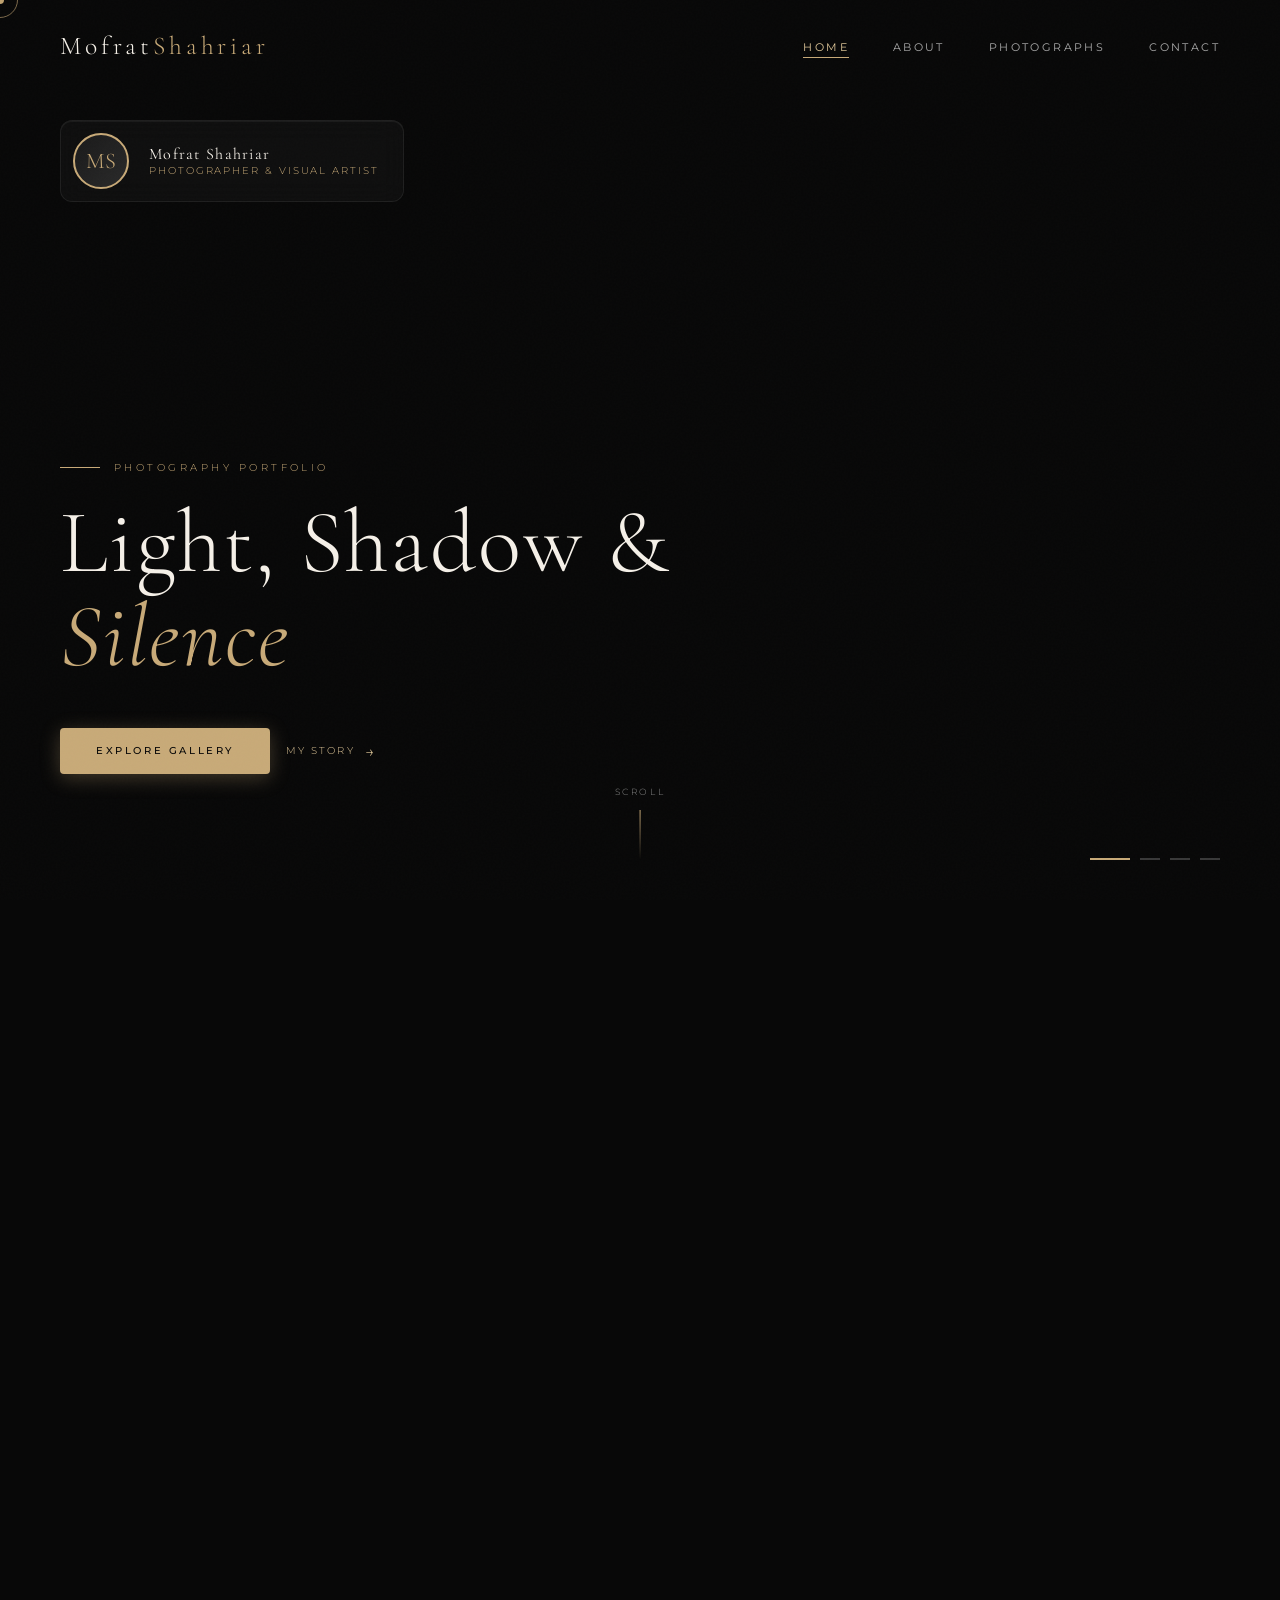
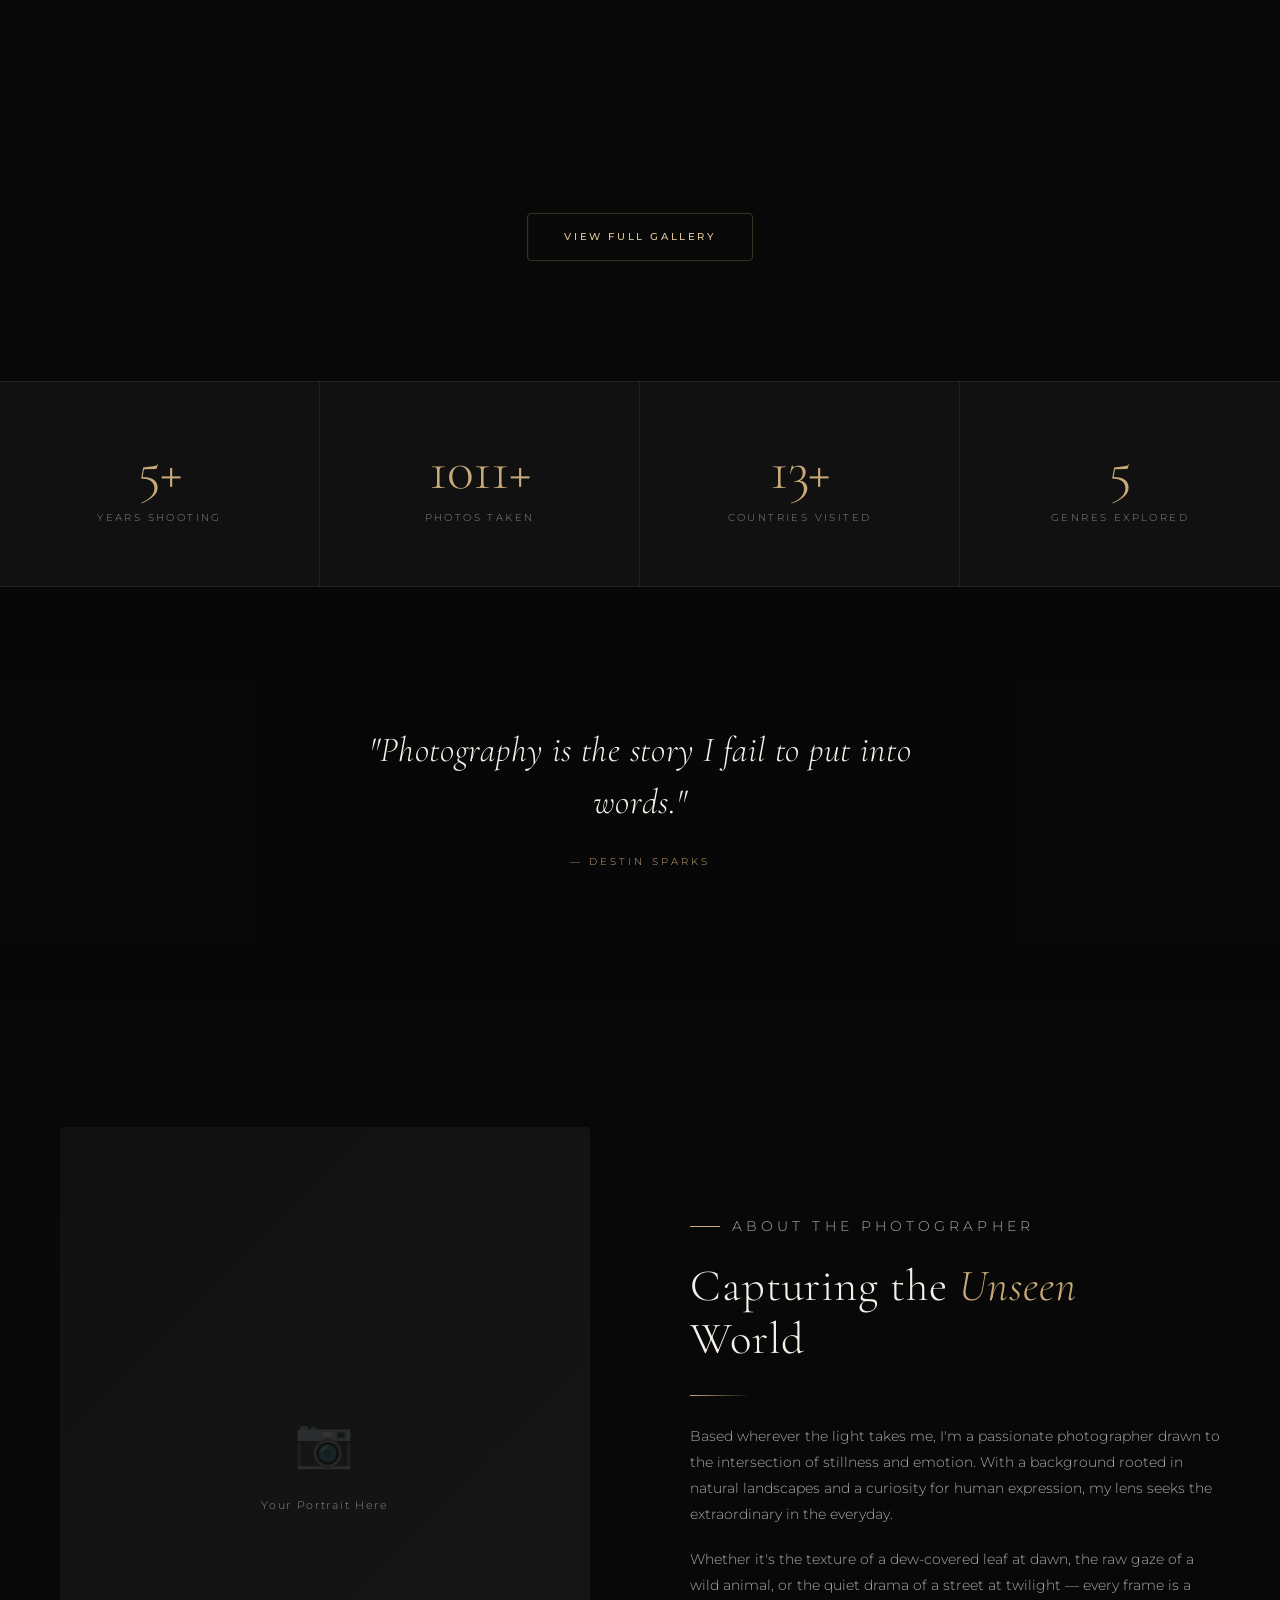
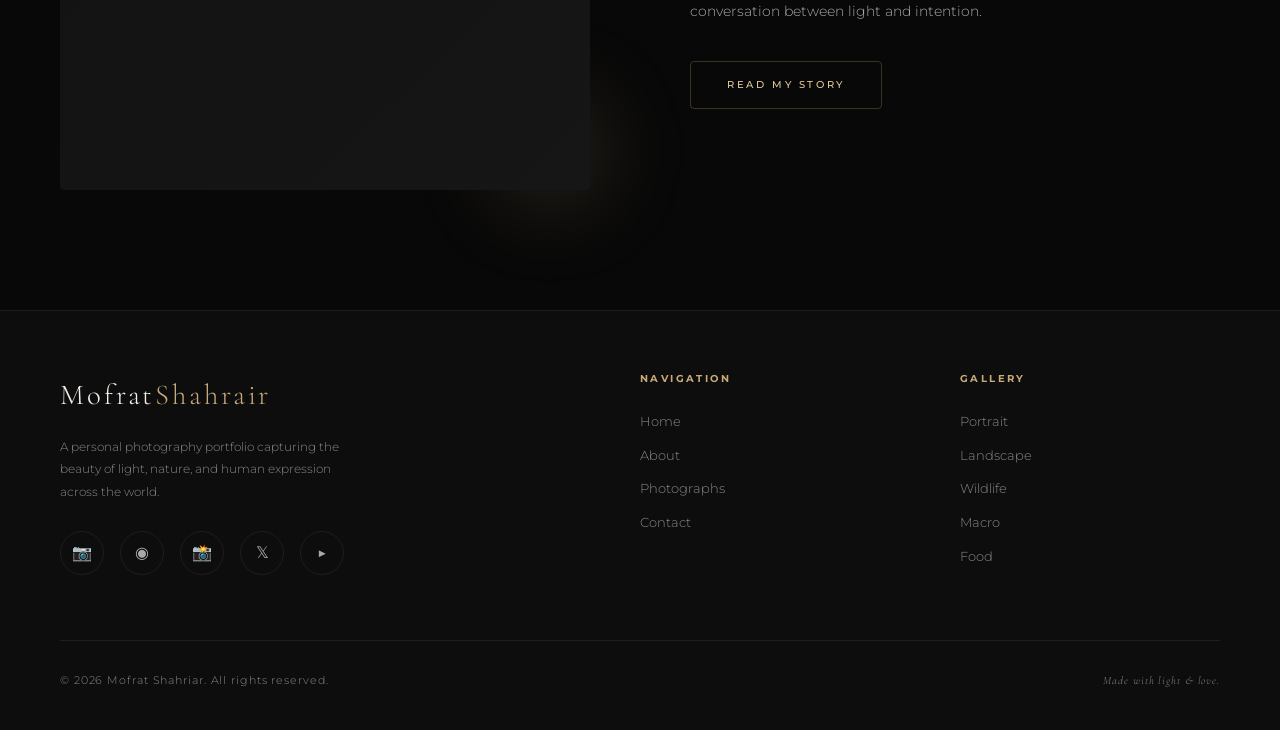
==== index.html @ df77e0a5 "Update index.html" ====
<!DOCTYPE html>
<html lang="en">
<head>
  <meta charset="UTF-8" />
  <meta name="viewport" content="width=device-width, initial-scale=1.0" />
  <meta name="description" content="A cinematic photography portfolio showcasing portrait, landscape, wildlife, and fine-art photography." />
  <title>Mofrat Shahriar — Photography Portfolio</title>
  <link rel="stylesheet" href="style.css" />
  <!-- Favicon placeholder -->
  <link rel="icon" href="data:image/svg+xml,<svg xmlns='http://www.w3.org/2000/svg' viewBox='0 0 100 100'><text y='.9em' font-size='90'>📷</text></svg>" />
</head>
<body>

<!-- ═══════════════════════════════════════════════
     LOADER
════════════════════════════════════════════════ -->
<div id="loader" role="status" aria-label="Loading">
  <div class="loader-logo">YN</div>
  <div class="loader-bar-wrap"><div class="loader-bar"></div></div>
  <p class="loader-text">Photography Portfolio</p>
</div>

<!-- ═══════════════════════════════════════════════
     CUSTOM CURSOR
════════════════════════════════════════════════ -->
<div id="cursor-dot"  aria-hidden="true"></div>
<div id="cursor-ring" aria-hidden="true"></div>

<!-- ═══════════════════════════════════════════════
     PAGE TRANSITION
════════════════════════════════════════════════ -->
<div class="page-transition-overlay" aria-hidden="true"></div>

<!-- ═══════════════════════════════════════════════
     NAVBAR
════════════════════════════════════════════════ -->
<nav id="navbar" role="navigation" aria-label="Main navigation">
  <a href="index.html" class="nav-logo">Mofrat<span>Shahriar</span></a>

  <ul class="nav-links" role="list">
    <li><a href="index.html" class="active">Home</a></li>
    <li><a href="about.html">About</a></li>
    <li><a href="photographs.html">Photographs</a></li>
    <li><a href="contact.html">Contact</a></li>
  </ul>

  <button class="nav-toggle" id="nav-toggle" aria-label="Toggle menu" aria-expanded="false">
    <span></span><span></span><span></span>
  </button>
</nav>

<!-- Mobile menu -->
<div class="nav-mobile" id="nav-mobile" role="dialog" aria-label="Mobile navigation">
  <a href="index.html">Home</a>
  <a href="about.html">About</a>
  <a href="photographs.html">Photographs</a>
  <a href="contact.html">Contact</a>
</div>

<!-- ═══════════════════════════════════════════════
     HERO
════════════════════════════════════════════════ -->
<section class="hero" aria-label="Hero section">
  <!-- Particles -->
  <div class="particles" aria-hidden="true"></div>

  <!-- Slideshow backgrounds
       ➜ Replace the background-image URLs below with your own hero photos.
         Use high-resolution images (≥1920px wide) for best quality.
         You can add more slides by duplicating a .hero-slide div.
  -->
  <div class="hero-slideshow" aria-hidden="true">
    <div class="hero-slide active" style="background-image: url('https://images.unsplash.com/photo-1506905925346-21bda4d32df4?w=1920&q=80')"></div>
    <div class="hero-slide"        style="background-image: url('https://images.unsplash.com/photo-1464822759023-fed622ff2c3b?w=1920&q=80')"></div>
    <div class="hero-slide"        style="background-image: url('https://images.unsplash.com/photo-1502082553048-f009c37129b9?w=1920&q=80')"></div>
    <div class="hero-slide"        style="background-image: url('https://images.unsplash.com/photo-1500534314209-a25ddb2bd429?w=1920&q=80')"></div>
  </div>

  <div class="hero-overlay" aria-hidden="true"></div>

  <!-- Profile card
       ➜ Replace the initials "YN" with your own, or
         add an <img> tag with your portrait photo:
         <img src="images/portrait.jpg" alt="Your Name" class="hero-avatar" />
  -->
  <div class="hero-profile glass-card">
    <div class="hero-avatar-placeholder" aria-label="Profile photo">MS</div>
    <div class="hero-profile-info">
      <div class="hero-profile-name">Mofrat Shahriar</div>
      <div class="hero-profile-title">Photographer &amp; Visual Artist</div>
    </div>
  </div>

  <!-- Hero text content -->
  <div class="hero-content">
    <p class="hero-eyebrow">Photography Portfolio</p>
    <h1 class="hero-title">
      Light, Shadow &<br><em>Silence</em>
    </h1>
    <p class="hero-subtitle">
      <span id="typed-text"></span>
    </p>
    <div class="hero-cta">
      <a href="photographs.html" class="btn btn-gold">Explore Gallery</a>
      <a href="about.html" class="btn-arrow">My Story</a>
    </div>
  </div>

  <!-- Slide dots -->
  <div class="hero-dots" aria-hidden="true">
    <div class="hero-dot active"></div>
    <div class="hero-dot"></div>
    <div class="hero-dot"></div>
    <div class="hero-dot"></div>
  </div>

  <!-- Scroll indicator -->
  <div class="scroll-indicator" aria-hidden="true">
    <span>Scroll</span>
    <div class="scroll-line"></div>
  </div>
</section>

<!-- ═══════════════════════════════════════════════
     FEATURED GALLERY
════════════════════════════════════════════════ -->
<section class="section-padding" aria-labelledby="featured-heading">
  <div class="reveal">
    <p class="section-tag">Selected Works</p>
    <h2 class="section-title" id="featured-heading">Featured <em>Photographs</em></h2>
    <p class="section-subtitle">A curated selection from recent explorations across genres and light.</p>
  </div>

  <!--
    FEATURED GRID — To customise:
    • Replace the background-image or add <img> inside .featured-item
    • Update the caption text
    • Add / remove .featured-item divs as needed
  -->
  <div class="featured-grid reveal delay-2">

    <!-- Large item (spans 2 rows) -->
    <div class="featured-item" style="background: var(--surface);">
      <img
        src="https://images.unsplash.com/photo-1484101403633-562f891dc89a?w=900&q=80"
        alt="Golden hour portrait"
        loading="lazy"
      />
      <div class="featured-caption">
        <h4>Golden Hour</h4>
        <span>Portrait</span>
      </div>
    </div>

    <!-- Item 2 -->
    <div class="featured-item">
      <img
        src="https://images.unsplash.com/photo-1455218873509-8097305ee378?w=600&q=80"
        alt="Mountain landscape"
        loading="lazy"
      />
      <div class="featured-caption">
        <h4>Above the Clouds</h4>
        <span>Landscape</span>
      </div>
    </div>

    <!-- Item 3 -->
    <div class="featured-item">
      <img
        src="https://images.unsplash.com/photo-1504674900247-0877df9cc836?w=600&q=80"
        alt="Food photography"
        loading="lazy"
      />
      <div class="featured-caption">
        <h4>Still Life</h4>
        <span>Food</span>
      </div>
    </div>

    <!-- Item 4 -->
    <div class="featured-item">
      <img
        src="https://images.unsplash.com/photo-1474511320723-9a56873867b5?w=600&q=80"
        alt="Wildlife photography"
        loading="lazy"
      />
      <div class="featured-caption">
        <h4>Wild Gaze</h4>
        <span>Wildlife</span>
      </div>
    </div>

    <!-- Item 5 -->
    <div class="featured-item">
      <img
        src="https://images.unsplash.com/photo-1558618666-fcd25c85cd64?w=600&q=80"
        alt="Macro photography"
        loading="lazy"
      />
      <div class="featured-caption">
        <h4>Micro World</h4>
        <span>Macro</span>
      </div>
    </div>

  </div>

  <div class="text-center reveal delay-3" style="margin-top: 56px;">
    <a href="photographs.html" class="btn btn-outline">View Full Gallery</a>
  </div>
</section>

<!-- ═══════════════════════════════════════════════
     STATISTICS
════════════════════════════════════════════════ -->
<section class="stats-section" aria-label="Photography statistics">
  <div class="stats-grid">
    <div class="stat-item reveal">
      <div class="stat-number" data-count="6" data-suffix="+">0</div>
      <p class="stat-label">Years Shooting</p>
    </div>
    <div class="stat-item reveal delay-1">
      <div class="stat-number" data-count="1200" data-suffix="+">0</div>
      <p class="stat-label">Photos Taken</p>
    </div>
    <div class="stat-item reveal delay-2">
      <div class="stat-number" data-count="15" data-suffix="+">0</div>
      <p class="stat-label">Countries Visited</p>
    </div>
    <div class="stat-item reveal delay-3">
      <div class="stat-number" data-count="6" data-suffix="">0</div>
      <p class="stat-label">Genres Explored</p>
    </div>
  </div>
</section>

<!-- ═══════════════════════════════════════════════
     PARALLAX QUOTE
════════════════════════════════════════════════ -->
<section class="parallax-section" aria-label="Inspirational quote">
  <div class="parallax-bg" style="background-image: url('https://images.unsplash.com/photo-1470770841072-f978cf4d019e?w=1920&q=80')"></div>
  <div class="parallax-overlay" aria-hidden="true"></div>
  <div class="parallax-content reveal">
    <blockquote>
      "Photography is the story I fail to put into words."
    </blockquote>
    <cite>— Destin Sparks</cite>
  </div>
</section>

<!-- ═══════════════════════════════════════════════
     ABOUT TEASER
════════════════════════════════════════════════ -->
<section class="section-padding" aria-labelledby="about-teaser-heading">
  <div class="about-intro">
    <div class="about-image-wrap reveal-left">
      <div class="about-image-frame">
        <!--
          ➜ Replace with your own portrait image:
             <img src="images/portrait.jpg" alt="Your Name" />
          For now a stylish placeholder is shown.
        -->
        <div class="img-placeholder">
          <span style="font-size:3rem; opacity:0.15;">📷</span>
          <span>Your Portrait Here</span>
        </div>
      </div>
      <div class="about-image-accent"></div>
    </div>

    <div class="about-text reveal-right">
      <p class="section-tag">About the Photographer</p>
      <h2 class="section-title" id="about-teaser-heading">
        Capturing the <em>Unseen</em><br>World
      </h2>
      <div class="divider"></div>
      <p>
        Based wherever the light takes me, I'm a passionate photographer
        drawn to the intersection of stillness and emotion. With a background
        rooted in natural landscapes and a curiosity for human expression,
        my lens seeks the extraordinary in the everyday.
      </p>
      <p>
        Whether it's the texture of a dew-covered leaf at dawn, the raw gaze
        of a wild animal, or the quiet drama of a street at twilight — every
        frame is a conversation between light and intention.
      </p>
      <div style="margin-top: 36px;">
        <a href="about.html" class="btn btn-outline">Read My Story</a>
      </div>
    </div>
  </div>
</section>

<!-- ═══════════════════════════════════════════════
     FOOTER
════════════════════════════════════════════════ -->
<footer>
  <div class="footer-top">
    <div class="footer-brand">
      <h3>Mofrat<span>Shahrair</span></h3>
      <p>A personal photography portfolio capturing the beauty of light, nature, and human expression across the world.</p>
      <div class="social-links" style="margin-top: 28px;">
        <a href="#" class="social-link" aria-label="Instagram" title="Instagram">&#128247;</a>
        <a href="#" class="social-link" aria-label="500px" title="500px">&#9673;</a>
        <a href="#" class="social-link" aria-label="Flickr" title="Flickr">&#128248;</a>
        <a href="#" class="social-link" aria-label="Twitter/X" title="Twitter/X">&#120143;</a>
        <a href="#" class="social-link" aria-label="YouTube" title="YouTube">&#9654;</a>
      </div>
    </div>

    <nav class="footer-nav" aria-label="Footer navigation">
      <h4>Navigation</h4>
      <a href="index.html">Home</a>
      <a href="about.html">About</a>
      <a href="photographs.html">Photographs</a>
      <a href="contact.html">Contact</a>
    </nav>

    <nav class="footer-nav" aria-label="Gallery categories">
      <h4>Gallery</h4>
      <a href="photographs.html">Portrait</a>
      <a href="photographs.html">Landscape</a>
      <a href="photographs.html">Wildlife</a>
      <a href="photographs.html">Macro</a>
      <a href="photographs.html">Food</a>
    </nav>
  </div>

  <div class="footer-bottom">
    <p class="footer-copy">&copy; 2026 Mofrat Shahriar. All rights reserved.</p>
    <p class="footer-copy" style="font-style: italic; font-family: var(--font-serif);">Made with light &amp; love.</p>
  </div>
</footer>

<!-- Back to Top -->
<button id="back-top" aria-label="Back to top" title="Back to top">↑</button>

<script src="script.js"></script>
</body>
</html>
---- style.css ----
/* ============================================================
   PHOTOGRAPHY PORTFOLIO - MASTER STYLESHEET
   Cinematic Dark Luxury Aesthetic
   ============================================================ */

/* --- FONTS --- */
@import url('https://fonts.googleapis.com/css2?family=Cormorant+Garamond:ital,wght@0,300;0,400;0,500;0,600;1,300;1,400&family=Montserrat:wght@200;300;400;500;600&display=swap');

/* --- CSS VARIABLES --- */
:root {
  --black:       #080808;
  --deep:        #0d0d0d;
  --surface:     #111111;
  --card:        #161616;
  --border:      rgba(255,255,255,0.07);
  --border-glow: rgba(200,170,120,0.25);
  --gold:        #c8aa78;
  --gold-light:  #e2c99a;
  --gold-dim:    rgba(200,170,120,0.15);
  --white:       #f5f0e8;
  --grey:        #888888;
  --grey-light:  #aaaaaa;
  --text:        #d8d0c4;
  --overlay:     rgba(8,8,8,0.75);

  --font-serif:  'Cormorant Garamond', 'Times New Roman', serif;
  --font-sans:   'Montserrat', sans-serif;

  --radius:      4px;
  --radius-lg:   12px;
  --transition:  0.45s cubic-bezier(0.25, 0.46, 0.45, 0.94);
  --transition-fast: 0.25s ease;

  --shadow:      0 8px 40px rgba(0,0,0,0.6);
  --shadow-gold: 0 0 30px rgba(200,170,120,0.12);
  --glow:        0 0 60px rgba(200,170,120,0.08);
}

/* --- RESET & BASE --- */
*, *::before, *::after { margin: 0; padding: 0; box-sizing: border-box; }

html {
  scroll-behavior: smooth;
  font-size: 16px;
  cursor: none;
}

body {
  background: var(--black);
  color: var(--text);
  font-family: var(--font-sans);
  font-weight: 300;
  line-height: 1.7;
  overflow-x: hidden;
  -webkit-font-smoothing: antialiased;
}

a { color: inherit; text-decoration: none; }
img { display: block; max-width: 100%; }
button { cursor: none; border: none; background: none; font-family: inherit; }
ul { list-style: none; }

::selection { background: var(--gold-dim); color: var(--gold-light); }

/* ============================================================
   CUSTOM CURSOR
   ============================================================ */
#cursor-dot {
  position: fixed;
  width: 8px; height: 8px;
  background: var(--gold);
  border-radius: 50%;
  pointer-events: none;
  z-index: 99999;
  transform: translate(-50%, -50%);
  transition: transform 0.1s, background 0.3s;
  mix-blend-mode: difference;
}

#cursor-ring {
  position: fixed;
  width: 36px; height: 36px;
  border: 1px solid var(--gold);
  border-radius: 50%;
  pointer-events: none;
  z-index: 99998;
  transform: translate(-50%, -50%);
  transition: transform 0.12s ease, width 0.3s, height 0.3s, border-color 0.3s;
  opacity: 0.6;
}

#cursor-ring.expand {
  width: 60px; height: 60px;
  opacity: 0.3;
}

/* ============================================================
   LOADING SCREEN
   ============================================================ */
#loader {
  position: fixed;
  inset: 0;
  background: var(--black);
  z-index: 9999;
  display: flex;
  flex-direction: column;
  align-items: center;
  justify-content: center;
  gap: 24px;
  transition: opacity 0.8s ease, visibility 0.8s ease;
}

#loader.hidden {
  opacity: 0;
  visibility: hidden;
  pointer-events: none;
}

.loader-logo {
  font-family: var(--font-serif);
  font-size: 3rem;
  font-weight: 300;
  letter-spacing: 0.3em;
  color: var(--gold);
  animation: pulse-glow 2s ease-in-out infinite;
}

.loader-bar-wrap {
  width: 200px;
  height: 1px;
  background: rgba(255,255,255,0.08);
  position: relative;
  overflow: hidden;
}

.loader-bar {
  height: 100%;
  width: 0%;
  background: linear-gradient(90deg, transparent, var(--gold), transparent);
  animation: load-progress 1.8s ease forwards;
}

.loader-text {
  font-size: 0.65rem;
  letter-spacing: 0.3em;
  color: var(--grey);
  text-transform: uppercase;
  animation: fade-in-up 0.8s 0.3s both;
}

@keyframes load-progress { to { width: 100%; } }
@keyframes pulse-glow {
  0%, 100% { text-shadow: 0 0 20px rgba(200,170,120,0.3); }
  50%       { text-shadow: 0 0 40px rgba(200,170,120,0.7); }
}
@keyframes fade-in-up {
  from { opacity: 0; transform: translateY(12px); }
  to   { opacity: 1; transform: translateY(0); }
}
@keyframes fade-in {
  from { opacity: 0; }
  to   { opacity: 1; }
}

/* ============================================================
   NAVBAR
   ============================================================ */
#navbar {
  position: fixed;
  top: 0; left: 0; right: 0;
  z-index: 1000;
  padding: 24px 60px;
  display: flex;
  align-items: center;
  justify-content: space-between;
  transition: background var(--transition), padding var(--transition), box-shadow var(--transition);
}

#navbar.scrolled {
  background: rgba(8,8,8,0.92);
  backdrop-filter: blur(20px);
  -webkit-backdrop-filter: blur(20px);
  padding: 16px 60px;
  box-shadow: 0 1px 0 var(--border), var(--shadow);
}

.nav-logo {
  font-family: var(--font-serif);
  font-size: 1.6rem;
  font-weight: 300;
  letter-spacing: 0.15em;
  color: var(--white);
  transition: color var(--transition-fast);
}

.nav-logo span { color: var(--gold); }
.nav-logo:hover { color: var(--gold-light); }

.nav-links {
  display: flex;
  align-items: center;
  gap: 44px;
}

.nav-links a {
  font-size: 0.68rem;
  font-weight: 400;
  letter-spacing: 0.22em;
  text-transform: uppercase;
  color: var(--grey-light);
  position: relative;
  transition: color var(--transition-fast);
}

.nav-links a::after {
  content: '';
  position: absolute;
  bottom: -4px; left: 0;
  width: 0; height: 1px;
  background: var(--gold);
  transition: width var(--transition);
}

.nav-links a:hover,
.nav-links a.active { color: var(--gold-light); }
.nav-links a:hover::after,
.nav-links a.active::after { width: 100%; }

/* Hamburger */
.nav-toggle {
  display: none;
  flex-direction: column;
  gap: 5px;
  cursor: none;
  z-index: 1001;
}

.nav-toggle span {
  display: block;
  width: 26px; height: 1px;
  background: var(--white);
  transition: transform var(--transition), opacity var(--transition), background var(--transition);
}

.nav-toggle.open span:nth-child(1) { transform: translateY(6px) rotate(45deg); }
.nav-toggle.open span:nth-child(2) { opacity: 0; }
.nav-toggle.open span:nth-child(3) { transform: translateY(-6px) rotate(-45deg); }

/* Mobile menu */
.nav-mobile {
  position: fixed;
  inset: 0;
  background: rgba(8,8,8,0.97);
  backdrop-filter: blur(30px);
  -webkit-backdrop-filter: blur(30px);
  display: flex;
  flex-direction: column;
  align-items: center;
  justify-content: center;
  gap: 40px;
  z-index: 999;
  opacity: 0;
  visibility: hidden;
  transition: opacity var(--transition), visibility var(--transition);
}

.nav-mobile.open { opacity: 1; visibility: visible; }

.nav-mobile a {
  font-family: var(--font-serif);
  font-size: 3rem;
  font-weight: 300;
  letter-spacing: 0.1em;
  color: var(--white);
  transition: color var(--transition-fast);
}

.nav-mobile a:hover { color: var(--gold); }

/* ============================================================
   HERO - HOME
   ============================================================ */
.hero {
  position: relative;
  height: 100vh;
  min-height: 700px;
  overflow: hidden;
}

/* Slideshow */
.hero-slideshow {
  position: absolute;
  inset: 0;
  z-index: 0;
}

.hero-slide {
  position: absolute;
  inset: 0;
  background-size: cover;
  background-position: center;
  opacity: 0;
  transform: scale(1.05);
  transition: opacity 1.6s ease, transform 8s ease;
}

.hero-slide.active {
  opacity: 1;
  transform: scale(1);
}

/* Gradient overlay */
.hero-overlay {
  position: absolute;
  inset: 0;
  background:
    linear-gradient(135deg, rgba(8,8,8,0.7) 0%, transparent 60%),
    linear-gradient(to top, rgba(8,8,8,0.9) 0%, transparent 50%);
  z-index: 1;
}

/* Profile card */
.hero-profile {
  position: absolute;
  top: 120px; left: 60px;
  z-index: 3;
  display: flex;
  align-items: center;
  gap: 20px;
  background: rgba(255,255,255,0.04);
  backdrop-filter: blur(20px);
  -webkit-backdrop-filter: blur(20px);
  border: 1px solid var(--border);
  border-radius: 60px;
  padding: 12px 24px 12px 12px;
  box-shadow: var(--shadow), inset 0 1px 0 rgba(255,255,255,0.06);
  animation: fade-in-up 1s 1.8s both;
}

.hero-avatar {
  width: 56px; height: 56px;
  border-radius: 50%;
  border: 2px solid var(--gold);
  object-fit: cover;
  flex-shrink: 0;
  background: var(--surface);
  overflow: hidden;
}

.hero-avatar-placeholder {
  width: 56px; height: 56px;
  border-radius: 50%;
  border: 2px solid var(--gold);
  flex-shrink: 0;
  background: linear-gradient(135deg, #1a1a1a, #2a2a2a);
  display: flex;
  align-items: center;
  justify-content: center;
  font-family: var(--font-serif);
  font-size: 1.4rem;
  color: var(--gold);
}

.hero-profile-info { line-height: 1.3; }
.hero-profile-name {
  font-family: var(--font-serif);
  font-size: 1rem;
  font-weight: 400;
  color: var(--white);
  letter-spacing: 0.08em;
}
.hero-profile-title {
  font-size: 0.6rem;
  letter-spacing: 0.2em;
  text-transform: uppercase;
  color: var(--gold);
}

/* Hero content */
.hero-content {
  position: absolute;
  bottom: 14vh; left: 60px;
  z-index: 3;
  max-width: 680px;
}

.hero-eyebrow {
  font-size: 0.62rem;
  letter-spacing: 0.35em;
  text-transform: uppercase;
  color: var(--gold);
  margin-bottom: 20px;
  display: flex;
  align-items: center;
  gap: 14px;
  animation: fade-in-up 1s 2s both;
}

.hero-eyebrow::before {
  content: '';
  display: block;
  width: 40px; height: 1px;
  background: var(--gold);
}

.hero-title {
  font-family: var(--font-serif);
  font-size: clamp(3rem, 7vw, 6rem);
  font-weight: 300;
  line-height: 1.05;
  letter-spacing: 0.02em;
  color: var(--white);
  margin-bottom: 24px;
  animation: fade-in-up 1s 2.2s both;
}

.hero-title em { color: var(--gold); font-style: italic; }

.hero-subtitle {
  font-size: 0.85rem;
  font-weight: 300;
  letter-spacing: 0.06em;
  color: var(--grey-light);
  max-width: 440px;
  margin-bottom: 44px;
  animation: fade-in-up 1s 2.4s both;
}

.hero-cta {
  display: inline-flex;
  align-items: center;
  gap: 16px;
  animation: fade-in-up 1s 2.6s both;
}

/* Slide dots */
.hero-dots {
  position: absolute;
  bottom: 40px; right: 60px;
  z-index: 3;
  display: flex;
  gap: 10px;
}

.hero-dot {
  width: 20px; height: 2px;
  background: rgba(255,255,255,0.2);
  transition: background var(--transition), width var(--transition);
  cursor: none;
}

.hero-dot.active {
  background: var(--gold);
  width: 40px;
}

/* Scroll indicator */
.scroll-indicator {
  position: absolute;
  bottom: 40px; left: 50%;
  transform: translateX(-50%);
  z-index: 3;
  display: flex;
  flex-direction: column;
  align-items: center;
  gap: 10px;
  animation: fade-in 1s 3s both;
}

.scroll-indicator span {
  font-size: 0.55rem;
  letter-spacing: 0.3em;
  text-transform: uppercase;
  color: var(--grey);
}

.scroll-line {
  width: 1px; height: 50px;
  background: linear-gradient(to bottom, var(--gold), transparent);
  animation: scroll-pulse 2s ease-in-out infinite;
}

@keyframes scroll-pulse {
  0%, 100% { opacity: 0.3; transform: scaleY(0.5); transform-origin: top; }
  50%       { opacity: 1;   transform: scaleY(1); }
}

/* ============================================================
   BUTTONS
   ============================================================ */
.btn {
  display: inline-flex;
  align-items: center;
  gap: 12px;
  padding: 14px 36px;
  font-family: var(--font-sans);
  font-size: 0.65rem;
  font-weight: 500;
  letter-spacing: 0.25em;
  text-transform: uppercase;
  border-radius: var(--radius);
  transition: all var(--transition);
  position: relative;
  overflow: hidden;
}

.btn::before {
  content: '';
  position: absolute;
  inset: 0;
  background: rgba(255,255,255,0.05);
  transform: translateX(-100%);
  transition: transform var(--transition);
}

.btn:hover::before { transform: translateX(0); }

.btn-gold {
  background: var(--gold);
  color: var(--black);
  box-shadow: 0 4px 20px rgba(200,170,120,0.3);
}

.btn-gold:hover {
  background: var(--gold-light);
  box-shadow: 0 8px 40px rgba(200,170,120,0.5);
  transform: translateY(-2px);
}

.btn-outline {
  border: 1px solid var(--border-glow);
  color: var(--gold-light);
}

.btn-outline:hover {
  border-color: var(--gold);
  color: var(--gold);
  box-shadow: var(--shadow-gold);
  transform: translateY(-2px);
}

.btn-arrow {
  display: inline-flex;
  align-items: center;
  gap: 10px;
  font-size: 0.65rem;
  letter-spacing: 0.2em;
  text-transform: uppercase;
  color: var(--gold-light);
  transition: gap var(--transition), color var(--transition);
}

.btn-arrow::after {
  content: '→';
  font-size: 1rem;
  transition: transform var(--transition);
}

.btn-arrow:hover { gap: 16px; color: var(--gold); }
.btn-arrow:hover::after { transform: translateX(4px); }

/* ============================================================
   SECTION COMMONS
   ============================================================ */
section { position: relative; }

.section-padding {
  padding: 120px 60px;
}

.section-tag {
  display: inline-flex;
  align-items: center;
  gap: 12px;
  font-size: 0.6rem;
  letter-spacing: 0.3em;
  text-transform: uppercase;
  color: var(--gold);
  margin-bottom: 20px;
}

.section-tag::before {
  content: '';
  display: block;
  width: 30px; height: 1px;
  background: var(--gold);
}

.section-title {
  font-family: var(--font-serif);
  font-size: clamp(2.2rem, 4vw, 3.5rem);
  font-weight: 300;
  line-height: 1.15;
  color: var(--white);
  letter-spacing: 0.02em;
}

.section-title em { color: var(--gold); font-style: italic; }

.section-subtitle {
  font-size: 0.82rem;
  color: var(--grey);
  max-width: 500px;
  margin-top: 16px;
  line-height: 1.8;
}

/* Gold divider */
.divider {
  width: 60px; height: 1px;
  background: linear-gradient(90deg, var(--gold), transparent);
  margin: 28px 0;
}

/* ============================================================
   SCROLL ANIMATIONS
   ============================================================ */
.reveal {
  opacity: 0;
  transform: translateY(40px);
  transition: opacity 0.9s ease, transform 0.9s ease;
}

.reveal.visible {
  opacity: 1;
  transform: translateY(0);
}

.reveal-left {
  opacity: 0;
  transform: translateX(-40px);
  transition: opacity 0.9s ease, transform 0.9s ease;
}

.reveal-left.visible { opacity: 1; transform: translateX(0); }

.reveal-right {
  opacity: 0;
  transform: translateX(40px);
  transition: opacity 0.9s ease, transform 0.9s ease;
}

.reveal-right.visible { opacity: 1; transform: translateX(0); }

/* Stagger delays */
.delay-1 { transition-delay: 0.1s; }
.delay-2 { transition-delay: 0.2s; }
.delay-3 { transition-delay: 0.3s; }
.delay-4 { transition-delay: 0.4s; }
.delay-5 { transition-delay: 0.5s; }

/* ============================================================
   FEATURED GALLERY - HOME
   ============================================================ */
.featured-grid {
  display: grid;
  grid-template-columns: 2fr 1fr 1fr;
  grid-template-rows: 260px 260px;
  gap: 16px;
  margin-top: 56px;
}

.featured-item {
  position: relative;
  overflow: hidden;
  border-radius: var(--radius);
  cursor: none;
}

.featured-item:first-child {
  grid-row: span 2;
}

.featured-item img {
  width: 100%; height: 100%;
  object-fit: cover;
  transition: transform 0.8s var(--transition);
}

.featured-item:hover img { transform: scale(1.06); }

.featured-caption {
  position: absolute;
  bottom: 0; left: 0; right: 0;
  padding: 20px;
  background: linear-gradient(to top, rgba(8,8,8,0.9), transparent);
  transform: translateY(20px);
  opacity: 0;
  transition: transform var(--transition), opacity var(--transition);
}

.featured-item:hover .featured-caption { transform: translateY(0); opacity: 1; }

.featured-caption h4 {
  font-family: var(--font-serif);
  font-size: 1.1rem;
  color: var(--white);
  font-weight: 300;
}

.featured-caption span {
  font-size: 0.6rem;
  letter-spacing: 0.2em;
  text-transform: uppercase;
  color: var(--gold);
}

.featured-placeholder {
  width: 100%; height: 100%;
  display: flex;
  align-items: center;
  justify-content: center;
  font-family: var(--font-serif);
  font-size: 0.8rem;
  letter-spacing: 0.15em;
  color: var(--grey);
  flex-direction: column;
  gap: 8px;
}

.featured-placeholder .ph-icon {
  font-size: 2rem;
  opacity: 0.3;
}

/* ============================================================
   STATISTICS - HOME
   ============================================================ */
.stats-section {
  background: var(--surface);
  border-top: 1px solid var(--border);
  border-bottom: 1px solid var(--border);
}

.stats-grid {
  display: grid;
  grid-template-columns: repeat(4, 1fr);
  gap: 0;
}

.stat-item {
  padding: 60px 40px;
  text-align: center;
  border-right: 1px solid var(--border);
  position: relative;
}

.stat-item:last-child { border-right: none; }

.stat-number {
  font-family: var(--font-serif);
  font-size: 3.5rem;
  font-weight: 300;
  color: var(--gold);
  line-height: 1;
  letter-spacing: -0.02em;
}

.stat-label {
  font-size: 0.6rem;
  letter-spacing: 0.25em;
  text-transform: uppercase;
  color: var(--grey);
  margin-top: 12px;
}

/* ============================================================
   ABOUT PAGE
   ============================================================ */
.page-hero {
  height: 50vh;
  min-height: 400px;
  display: flex;
  align-items: flex-end;
  padding: 0 60px 80px;
  position: relative;
  background: linear-gradient(135deg, var(--deep) 0%, var(--surface) 100%);
  overflow: hidden;
}

.page-hero::before {
  content: '';
  position: absolute;
  inset: 0;
  background: radial-gradient(ellipse at 20% 60%, rgba(200,170,120,0.04) 0%, transparent 70%);
}

.page-hero-bg-text {
  position: absolute;
  top: 50%; right: 40px;
  transform: translateY(-50%);
  font-family: var(--font-serif);
  font-size: clamp(8rem, 20vw, 18rem);
  font-weight: 300;
  color: rgba(255,255,255,0.02);
  line-height: 1;
  pointer-events: none;
  white-space: nowrap;
  letter-spacing: -0.05em;
}

.about-intro {
  display: grid;
  grid-template-columns: 1fr 1fr;
  gap: 100px;
  align-items: center;
}

.about-image-wrap {
  position: relative;
}

.about-image-frame {
  position: relative;
  width: 100%;
  padding-bottom: 125%;
  overflow: hidden;
  border-radius: var(--radius);
}

.about-image-frame img,
.about-image-frame .img-placeholder {
  position: absolute;
  inset: 0;
  width: 100%; height: 100%;
  object-fit: cover;
}

.about-image-frame .img-placeholder {
  background: linear-gradient(135deg, var(--surface), var(--card));
  display: flex;
  flex-direction: column;
  align-items: center;
  justify-content: center;
  gap: 12px;
  color: var(--grey);
  font-size: 0.7rem;
  letter-spacing: 0.15em;
}

.about-image-frame::before {
  content: '';
  position: absolute;
  inset: -16px;
  border: 1px solid var(--border-glow);
  border-radius: calc(var(--radius) + 8px);
  z-index: -1;
  pointer-events: none;
}

.about-image-accent {
  position: absolute;
  bottom: -20px; right: -20px;
  width: 120px; height: 120px;
  background: var(--gold-dim);
  border-radius: 50%;
  filter: blur(40px);
  z-index: -1;
}

.about-text h2 {
  font-family: var(--font-serif);
  font-size: clamp(2rem, 3.5vw, 2.8rem);
  font-weight: 300;
  line-height: 1.2;
  color: var(--white);
  margin-bottom: 24px;
}

.about-text p {
  font-size: 0.85rem;
  color: var(--grey-light);
  line-height: 1.9;
  margin-bottom: 20px;
}

/* Skills */
.skills-grid {
  display: grid;
  grid-template-columns: repeat(3, 1fr);
  gap: 20px;
  margin-top: 60px;
}

.skill-card {
  background: var(--card);
  border: 1px solid var(--border);
  border-radius: var(--radius-lg);
  padding: 32px 24px;
  transition: border-color var(--transition), transform var(--transition), box-shadow var(--transition);
}

.skill-card:hover {
  border-color: var(--border-glow);
  transform: translateY(-4px);
  box-shadow: var(--shadow-gold);
}

.skill-icon {
  font-size: 1.8rem;
  margin-bottom: 16px;
}

.skill-name {
  font-family: var(--font-serif);
  font-size: 1.1rem;
  color: var(--white);
  margin-bottom: 8px;
}

.skill-desc {
  font-size: 0.75rem;
  color: var(--grey);
  line-height: 1.7;
}

/* Equipment */
.equipment-grid {
  display: grid;
  grid-template-columns: repeat(2, 1fr);
  gap: 20px;
  margin-top: 60px;
}

.equipment-card {
  background: var(--card);
  border: 1px solid var(--border);
  border-radius: var(--radius);
  padding: 28px;
  display: flex;
  gap: 20px;
  align-items: flex-start;
  transition: border-color var(--transition), box-shadow var(--transition);
}

.equipment-card:hover {
  border-color: var(--border-glow);
  box-shadow: var(--shadow-gold);
}

.equipment-icon {
  width: 44px; height: 44px;
  border-radius: 50%;
  background: var(--gold-dim);
  display: flex;
  align-items: center;
  justify-content: center;
  font-size: 1.2rem;
  flex-shrink: 0;
}

.equipment-info h4 {
  font-family: var(--font-serif);
  font-size: 1rem;
  color: var(--white);
  margin-bottom: 4px;
}

.equipment-info p {
  font-size: 0.72rem;
  color: var(--grey);
  line-height: 1.6;
}

/* Timeline */
.timeline {
  position: relative;
  padding-left: 40px;
  margin-top: 60px;
}

.timeline::before {
  content: '';
  position: absolute;
  left: 0; top: 0; bottom: 0;
  width: 1px;
  background: linear-gradient(to bottom, var(--gold), transparent);
}

.timeline-item {
  position: relative;
  padding-bottom: 48px;
}

.timeline-item::before {
  content: '';
  position: absolute;
  left: -44px; top: 8px;
  width: 8px; height: 8px;
  border-radius: 50%;
  background: var(--gold);
  box-shadow: 0 0 12px var(--gold);
}

.timeline-year {
  font-size: 0.6rem;
  letter-spacing: 0.25em;
  color: var(--gold);
  text-transform: uppercase;
  margin-bottom: 8px;
}

.timeline-item h4 {
  font-family: var(--font-serif);
  font-size: 1.2rem;
  color: var(--white);
  margin-bottom: 8px;
}

.timeline-item p {
  font-size: 0.78rem;
  color: var(--grey);
  line-height: 1.8;
}

/* ============================================================
   PHOTOGRAPHS PAGE
   ============================================================ */
.gallery-controls {
  display: flex;
  align-items: center;
  justify-content: center;
  gap: 8px;
  margin: 60px 0 48px;
  flex-wrap: wrap;
}

.filter-btn {
  padding: 10px 28px;
  font-family: var(--font-sans);
  font-size: 0.62rem;
  letter-spacing: 0.2em;
  text-transform: uppercase;
  color: var(--grey-light);
  border: 1px solid var(--border);
  border-radius: 30px;
  transition: all var(--transition-fast);
  background: transparent;
  cursor: none;
}

.filter-btn:hover {
  border-color: var(--border-glow);
  color: var(--gold-light);
}

.filter-btn.active {
  background: var(--gold);
  border-color: var(--gold);
  color: var(--black);
}

/* Masonry / Pinterest grid */
.gallery-grid {
  columns: 3;
  column-gap: 20px;
  margin-top: 8px;
}

/* ============================================================
   PHOTO CARD
   — Duplicate this card block to add new images
   ============================================================ */
.photo-card {
  /* 
    HOW TO ADD A NEW IMAGE:
    1. Copy the entire .photo-card div
    2. Change data-category to one of: portrait, landscape, food, wildlife, macro, misc
    3. Replace the img src with your image path (e.g. images/my-photo.jpg)
    4. Update the title and description text
    5. Save and push to GitHub Pages
  */
  break-inside: avoid;
  margin-bottom: 20px;
  background: var(--card);
  border: 1px solid var(--border);
  border-radius: var(--radius);
  overflow: hidden;
  transition: transform var(--transition), box-shadow var(--transition), border-color var(--transition);
  cursor: none;
}

.photo-card:hover {
  transform: translateY(-4px);
  box-shadow: var(--shadow), 0 0 40px rgba(200,170,120,0.06);
  border-color: rgba(200,170,120,0.15);
}

.photo-card.hidden {
  display: none;
}

.photo-card-img {
  position: relative;
  overflow: hidden;
}

.photo-card-img img,
.photo-card-img .img-ph {
  width: 100%;
  display: block;
  object-fit: cover;
  transition: transform 0.8s var(--transition);
}

.photo-card-img .img-ph {
  padding-bottom: 70%;
  background: linear-gradient(135deg, var(--surface), #1c1c1c);
  display: flex;
  align-items: center;
  justify-content: center;
  font-size: 0.7rem;
  letter-spacing: 0.15em;
  color: var(--grey);
  flex-direction: column;
  gap: 8px;
}

.photo-card:hover .photo-card-img img { transform: scale(1.06); }

/* Hover overlay */
.photo-overlay {
  position: absolute;
  inset: 0;
  background: rgba(8,8,8,0.5);
  opacity: 0;
  transition: opacity var(--transition);
  display: flex;
  align-items: center;
  justify-content: center;
}

.photo-card:hover .photo-overlay { opacity: 1; }

.overlay-zoom {
  width: 44px; height: 44px;
  border: 1px solid rgba(255,255,255,0.4);
  border-radius: 50%;
  display: flex;
  align-items: center;
  justify-content: center;
  font-size: 1.2rem;
  color: var(--white);
  transform: scale(0.6);
  transition: transform var(--transition);
}

.photo-card:hover .overlay-zoom { transform: scale(1); }

.photo-card-body {
  padding: 20px;
}

.photo-card-category {
  font-size: 0.58rem;
  letter-spacing: 0.22em;
  text-transform: uppercase;
  color: var(--gold);
  margin-bottom: 8px;
}

.photo-card-title {
  font-family: var(--font-serif);
  font-size: 1.15rem;
  color: var(--white);
  font-weight: 300;
  margin-bottom: 10px;
  line-height: 1.3;
}

.photo-card-preview {
  font-size: 0.75rem;
  color: var(--grey);
  line-height: 1.8;
}

.photo-card-full {
  font-size: 0.75rem;
  color: var(--grey);
  line-height: 1.8;
  max-height: 0;
  overflow: hidden;
  transition: max-height 0.7s ease, opacity 0.4s ease, padding 0.4s ease;
  opacity: 0;
  padding-top: 0;
}

.photo-card-full.expanded {
  max-height: 300px;
  opacity: 1;
  padding-top: 8px;
}

.read-more-btn {
  margin-top: 14px;
  font-size: 0.6rem;
  letter-spacing: 0.2em;
  text-transform: uppercase;
  color: var(--gold);
  display: inline-flex;
  align-items: center;
  gap: 8px;
  transition: gap var(--transition-fast), color var(--transition-fast);
  cursor: none;
}

.read-more-btn::after {
  content: '↓';
  transition: transform 0.3s ease;
}

.read-more-btn.open::after {
  transform: rotate(180deg);
  content: '↑';
}

.read-more-btn:hover { gap: 12px; color: var(--gold-light); }

/* ============================================================
   LIGHTBOX
   ============================================================ */
#lightbox {
  position: fixed;
  inset: 0;
  z-index: 9000;
  background: rgba(4,4,4,0.97);
  display: flex;
  align-items: center;
  justify-content: center;
  opacity: 0;
  visibility: hidden;
  transition: opacity 0.5s ease, visibility 0.5s ease;
}

#lightbox.open { opacity: 1; visibility: visible; }

.lightbox-img-wrap {
  position: relative;
  max-width: 90vw;
  max-height: 85vh;
}

#lightbox-img {
  max-width: 90vw;
  max-height: 80vh;
  object-fit: contain;
  border-radius: var(--radius);
  box-shadow: var(--shadow);
  animation: lb-in 0.4s ease;
}

@keyframes lb-in {
  from { transform: scale(0.92); opacity: 0; }
  to   { transform: scale(1); opacity: 1; }
}

.lightbox-close {
  position: absolute;
  top: -50px; right: 0;
  width: 40px; height: 40px;
  display: flex;
  align-items: center;
  justify-content: center;
  font-size: 1.4rem;
  color: var(--grey-light);
  border: 1px solid var(--border);
  border-radius: 50%;
  transition: color var(--transition-fast), border-color var(--transition-fast);
  cursor: none;
}

.lightbox-close:hover { color: var(--white); border-color: var(--white); }

.lightbox-caption {
  text-align: center;
  margin-top: 16px;
  font-family: var(--font-serif);
  font-size: 1rem;
  color: var(--grey-light);
  letter-spacing: 0.06em;
}

/* ============================================================
   CONTACT PAGE
   ============================================================ */
.contact-grid {
  display: grid;
  grid-template-columns: 1fr 1.4fr;
  gap: 80px;
  align-items: start;
}

.contact-info-item {
  display: flex;
  align-items: flex-start;
  gap: 20px;
  padding: 28px 0;
  border-bottom: 1px solid var(--border);
}

.contact-info-item:last-child { border-bottom: none; }

.contact-icon {
  width: 48px; height: 48px;
  border: 1px solid var(--border-glow);
  border-radius: 50%;
  display: flex;
  align-items: center;
  justify-content: center;
  font-size: 1.1rem;
  flex-shrink: 0;
  color: var(--gold);
  background: var(--gold-dim);
}

.contact-info-text h4 {
  font-size: 0.62rem;
  letter-spacing: 0.2em;
  text-transform: uppercase;
  color: var(--gold);
  margin-bottom: 6px;
}

.contact-info-text p {
  font-family: var(--font-serif);
  font-size: 1rem;
  color: var(--white);
}

.contact-info-text a:hover { color: var(--gold); }

/* Social links */
.social-links {
  display: flex;
  gap: 16px;
  margin-top: 40px;
}

.social-link {
  width: 44px; height: 44px;
  border: 1px solid var(--border);
  border-radius: 50%;
  display: flex;
  align-items: center;
  justify-content: center;
  font-size: 1rem;
  color: var(--grey-light);
  transition: all var(--transition-fast);
}

.social-link:hover {
  border-color: var(--gold);
  color: var(--gold);
  transform: translateY(-3px);
  box-shadow: 0 4px 16px rgba(200,170,120,0.2);
}

/* Contact form */
.contact-form {
  background: var(--card);
  border: 1px solid var(--border);
  border-radius: var(--radius-lg);
  padding: 48px;
}

.form-group {
  margin-bottom: 28px;
}

.form-label {
  display: block;
  font-size: 0.6rem;
  letter-spacing: 0.2em;
  text-transform: uppercase;
  color: var(--grey);
  margin-bottom: 10px;
}

.form-input,
.form-textarea {
  width: 100%;
  background: var(--surface);
  border: 1px solid var(--border);
  border-radius: var(--radius);
  padding: 14px 18px;
  color: var(--white);
  font-family: var(--font-sans);
  font-size: 0.82rem;
  font-weight: 300;
  letter-spacing: 0.04em;
  transition: border-color var(--transition-fast), box-shadow var(--transition-fast);
  outline: none;
  resize: none;
  cursor: none;
}

.form-input:focus,
.form-textarea:focus {
  border-color: var(--gold);
  box-shadow: 0 0 0 3px rgba(200,170,120,0.06);
}

.form-input::placeholder,
.form-textarea::placeholder { color: var(--grey); }

.form-textarea { height: 140px; }

.form-row {
  display: grid;
  grid-template-columns: 1fr 1fr;
  gap: 20px;
}

.form-submit {
  width: 100%;
  padding: 16px;
  background: var(--gold);
  color: var(--black);
  border-radius: var(--radius);
  font-size: 0.65rem;
  font-weight: 600;
  letter-spacing: 0.25em;
  text-transform: uppercase;
  transition: background var(--transition), transform var(--transition), box-shadow var(--transition);
  position: relative;
  overflow: hidden;
  cursor: none;
}

.form-submit::before {
  content: '';
  position: absolute;
  inset: 0;
  background: rgba(255,255,255,0.15);
  transform: translateX(-100%) skewX(-15deg);
  transition: transform 0.6s ease;
}

.form-submit:hover {
  background: var(--gold-light);
  transform: translateY(-2px);
  box-shadow: 0 8px 30px rgba(200,170,120,0.4);
}

.form-submit:hover::before { transform: translateX(200%) skewX(-15deg); }

/* Success message */
.form-success {
  display: none;
  text-align: center;
  padding: 20px;
}

.form-success.show { display: block; }
.form-success h3 {
  font-family: var(--font-serif);
  font-size: 1.6rem;
  color: var(--gold);
  margin-bottom: 8px;
}
.form-success p { font-size: 0.8rem; color: var(--grey); }

/* ============================================================
   FOOTER
   ============================================================ */
footer {
  background: var(--deep);
  border-top: 1px solid var(--border);
  padding: 60px 60px 40px;
}

.footer-top {
  display: grid;
  grid-template-columns: 2fr 1fr 1fr;
  gap: 60px;
  margin-bottom: 60px;
}

.footer-brand h3 {
  font-family: var(--font-serif);
  font-size: 1.8rem;
  font-weight: 300;
  color: var(--white);
  letter-spacing: 0.1em;
  margin-bottom: 16px;
}

.footer-brand h3 span { color: var(--gold); }

.footer-brand p {
  font-size: 0.78rem;
  color: var(--grey);
  line-height: 1.8;
  max-width: 300px;
}

.footer-nav h4 {
  font-size: 0.6rem;
  letter-spacing: 0.25em;
  text-transform: uppercase;
  color: var(--gold);
  margin-bottom: 24px;
}

.footer-nav a {
  display: block;
  font-size: 0.8rem;
  color: var(--grey);
  margin-bottom: 12px;
  transition: color var(--transition-fast), padding-left var(--transition-fast);
}

.footer-nav a:hover { color: var(--white); padding-left: 8px; }

.footer-bottom {
  display: flex;
  align-items: center;
  justify-content: space-between;
  padding-top: 30px;
  border-top: 1px solid var(--border);
}

.footer-copy {
  font-size: 0.7rem;
  color: var(--grey);
  letter-spacing: 0.08em;
}

/* ============================================================
   BACK TO TOP
   ============================================================ */
#back-top {
  position: fixed;
  bottom: 36px; right: 36px;
  z-index: 500;
  width: 44px; height: 44px;
  background: var(--gold-dim);
  border: 1px solid var(--border-glow);
  border-radius: 50%;
  display: flex;
  align-items: center;
  justify-content: center;
  color: var(--gold);
  font-size: 1rem;
  opacity: 0;
  transform: translateY(20px);
  transition: opacity var(--transition), transform var(--transition), background var(--transition);
  cursor: none;
}

#back-top.show { opacity: 1; transform: translateY(0); }
#back-top:hover { background: var(--gold); color: var(--black); }

/* ============================================================
   GLASSMORPHISM ACCENT CARDS
   ============================================================ */
.glass-card {
  background: rgba(255,255,255,0.03);
  backdrop-filter: blur(12px);
  -webkit-backdrop-filter: blur(12px);
  border: 1px solid var(--border);
  border-radius: var(--radius-lg);
  box-shadow: inset 0 1px 0 rgba(255,255,255,0.05);
}

/* ============================================================
   GRAIN OVERLAY
   ============================================================ */
body::after {
  content: '';
  position: fixed;
  inset: 0;
  pointer-events: none;
  z-index: 99990;
  background-image: url("data:image/svg+xml,%3Csvg viewBox='0 0 512 512' xmlns='http://www.w3.org/2000/svg'%3E%3Cfilter id='noiseFilter'%3E%3CfeTurbulence type='fractalNoise' baseFrequency='0.9' numOctaves='4' stitchTiles='stitch'/%3E%3C/filter%3E%3Crect width='100%25' height='100%25' filter='url(%23noiseFilter)'/%3E%3C/svg%3E");
  opacity: 0.018;
}

/* ============================================================
   PARALLAX SECTION
   ============================================================ */
.parallax-section {
  position: relative;
  overflow: hidden;
  min-height: 420px;
  display: flex;
  align-items: center;
  justify-content: center;
}

.parallax-bg {
  position: absolute;
  inset: -20%;
  background-size: cover;
  background-position: center;
  background-attachment: fixed;
  z-index: 0;
}

.parallax-overlay {
  position: absolute;
  inset: 0;
  background: rgba(8,8,8,0.72);
  z-index: 1;
}

.parallax-content {
  position: relative;
  z-index: 2;
  text-align: center;
  max-width: 700px;
  padding: 80px 40px;
}

.parallax-content blockquote {
  font-family: var(--font-serif);
  font-size: clamp(1.4rem, 3vw, 2.2rem);
  font-weight: 300;
  font-style: italic;
  color: var(--white);
  line-height: 1.5;
  letter-spacing: 0.02em;
}

.parallax-content cite {
  display: block;
  font-size: 0.65rem;
  letter-spacing: 0.3em;
  text-transform: uppercase;
  color: var(--gold);
  margin-top: 24px;
  font-style: normal;
}

/* ============================================================
   FLOATING PARTICLES
   ============================================================ */
.particles {
  position: absolute;
  inset: 0;
  pointer-events: none;
  overflow: hidden;
  z-index: 1;
}

.particle {
  position: absolute;
  width: 1px; height: 1px;
  background: var(--gold);
  border-radius: 50%;
  animation: float-particle var(--dur, 8s) var(--delay, 0s) ease-in-out infinite;
  opacity: 0;
}

@keyframes float-particle {
  0%   { transform: translateY(100vh); opacity: 0; }
  10%  { opacity: 0.4; }
  90%  { opacity: 0.2; }
  100% { transform: translateY(-10vh); opacity: 0; }
}

/* ============================================================
   PAGE TRANSITIONS
   ============================================================ */
.page-transition-overlay {
  position: fixed;
  inset: 0;
  background: var(--black);
  z-index: 9990;
  transform: translateY(100%);
  transition: transform 0.6s cubic-bezier(0.76, 0, 0.24, 1);
}

.page-transition-overlay.slide-in  { transform: translateY(0); }
.page-transition-overlay.slide-out { transform: translateY(-100%); }

/* ============================================================
   RESPONSIVE
   ============================================================ */
@media (max-width: 1100px) {
  .featured-grid { grid-template-columns: 1fr 1fr; grid-template-rows: auto; }
  .featured-item:first-child { grid-row: auto; grid-column: span 2; aspect-ratio: 16/7; }
  .stats-grid { grid-template-columns: repeat(2, 1fr); }
  .stat-item:nth-child(2) { border-right: none; }
  .about-intro { gap: 60px; }
  .footer-top { grid-template-columns: 1fr 1fr; }
}

@media (max-width: 900px) {
  .section-padding { padding: 80px 40px; }
  #navbar { padding: 20px 40px; }
  #navbar.scrolled { padding: 14px 40px; }
  .hero-profile { left: 40px; }
  .hero-content { left: 40px; }
  .hero-dots { right: 40px; }
  .about-intro { grid-template-columns: 1fr; gap: 40px; }
  .about-image-wrap { max-width: 460px; }
  .contact-grid { grid-template-columns: 1fr; gap: 50px; }
  .gallery-grid { columns: 2; }
  .skills-grid { grid-template-columns: repeat(2, 1fr); }
  .equipment-grid { grid-template-columns: 1fr; }
  .footer-top { grid-template-columns: 1fr; gap: 40px; }
}

@media (max-width: 680px) {
  .section-padding { padding: 70px 24px; }
  #navbar { padding: 18px 24px; }
  #navbar.scrolled { padding: 14px 24px; }
  .nav-links { display: none; }
  .nav-toggle { display: flex; }
  .hero-profile { left: 24px; top: 100px; }
  .hero-content { left: 24px; bottom: 12vh; }
  .hero-dots { display: none; }
  .featured-grid { grid-template-columns: 1fr; }
  .featured-item:first-child { grid-column: auto; aspect-ratio: 4/3; }
  .gallery-grid { columns: 1; }
  .stats-grid { grid-template-columns: repeat(2, 1fr); }
  .page-hero { padding: 0 24px 60px; }
  .page-hero-bg-text { font-size: 6rem; }
  .form-row { grid-template-columns: 1fr; }
  .contact-form { padding: 30px 24px; }
  .footer-bottom { flex-direction: column; gap: 16px; text-align: center; }
  footer { padding: 50px 24px 32px; }
  .skills-grid { grid-template-columns: 1fr; }
  .hero-title { font-size: 2.6rem; }
  #back-top { bottom: 24px; right: 24px; }
}

/* ============================================================
   UTILITY
   ============================================================ */
.text-gold { color: var(--gold); }
.text-center { text-align: center; }
.mt-auto { margin-top: auto; }
.flex { display: flex; }
.flex-center { display: flex; align-items: center; justify-content: center; }
.gap-16 { gap: 16px; }
.overflow-hidden { overflow: hidden; }

/* Highlight label */
.label {
  display: inline-block;
  padding: 4px 14px;
  background: var(--gold-dim);
  border: 1px solid var(--border-glow);
  border-radius: 20px;
  font-size: 0.6rem;
  letter-spacing: 0.15em;
  text-transform: uppercase;
  color: var(--gold);
}
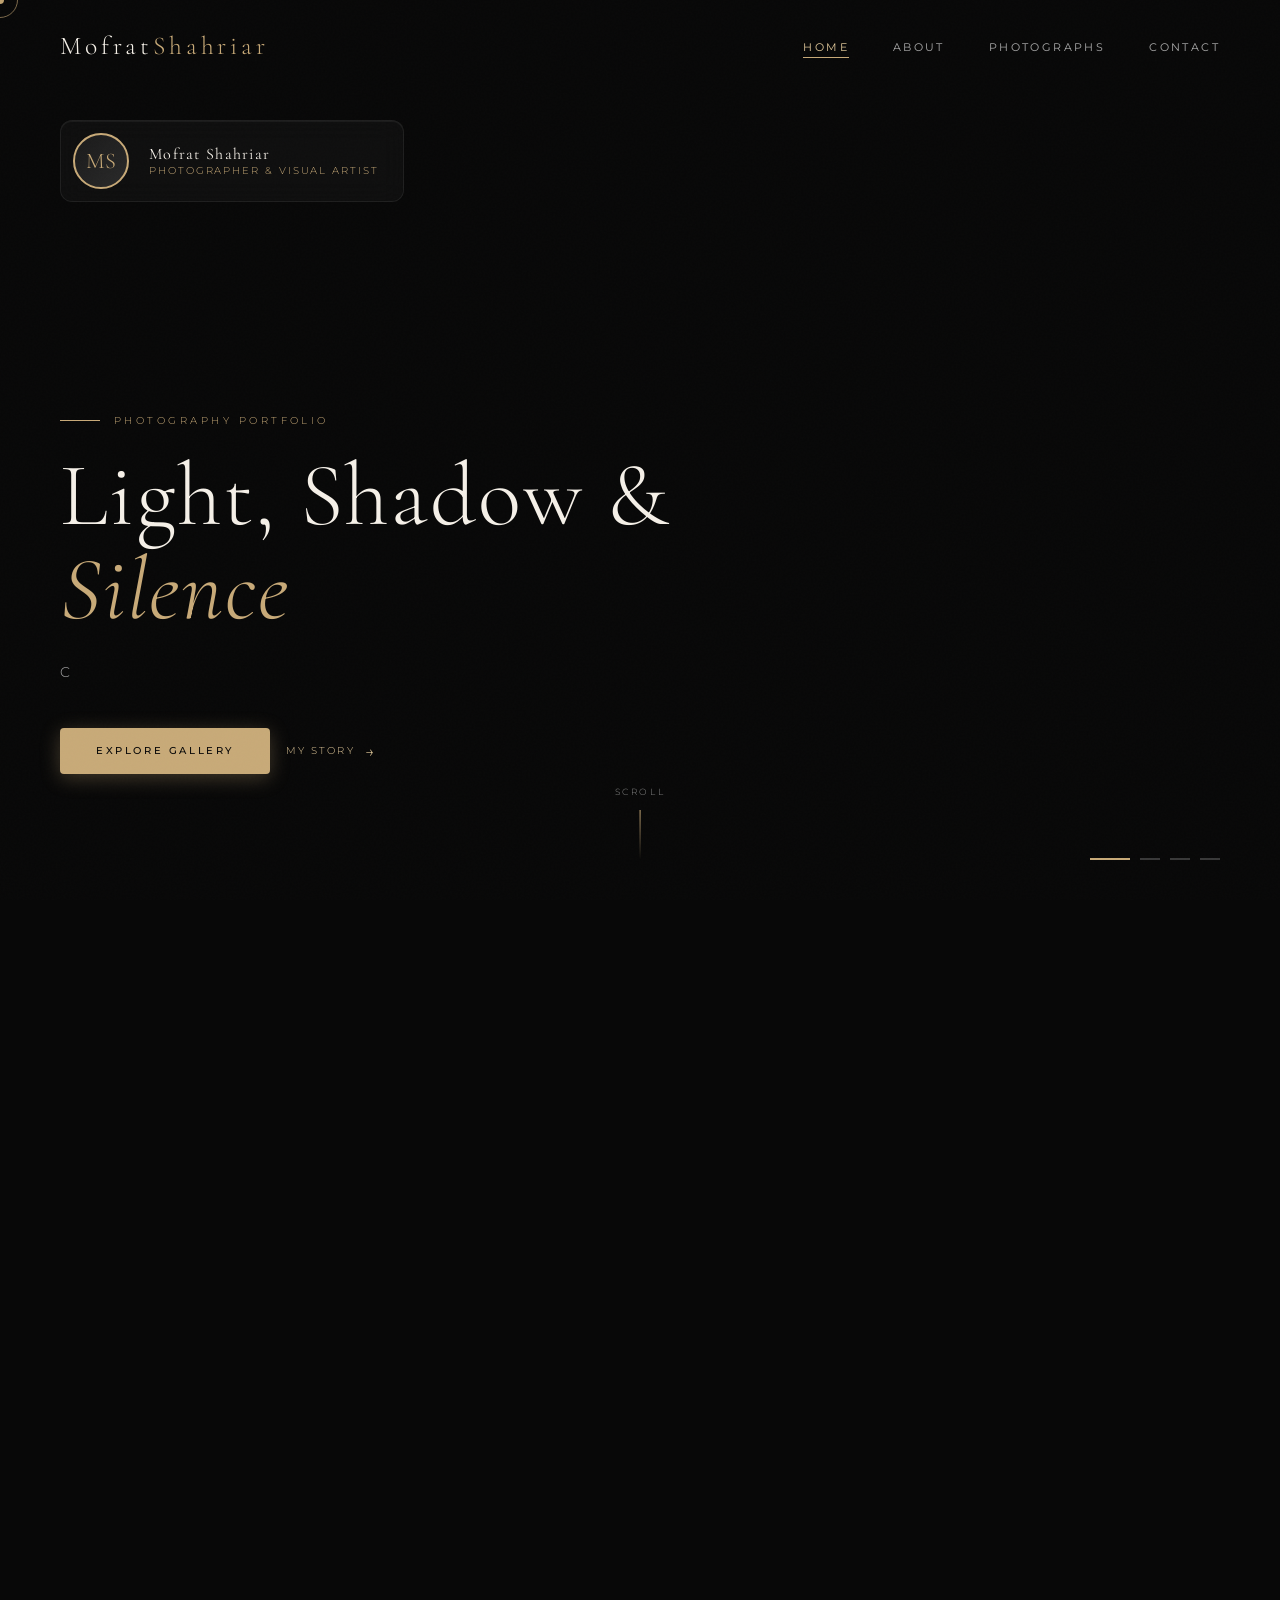
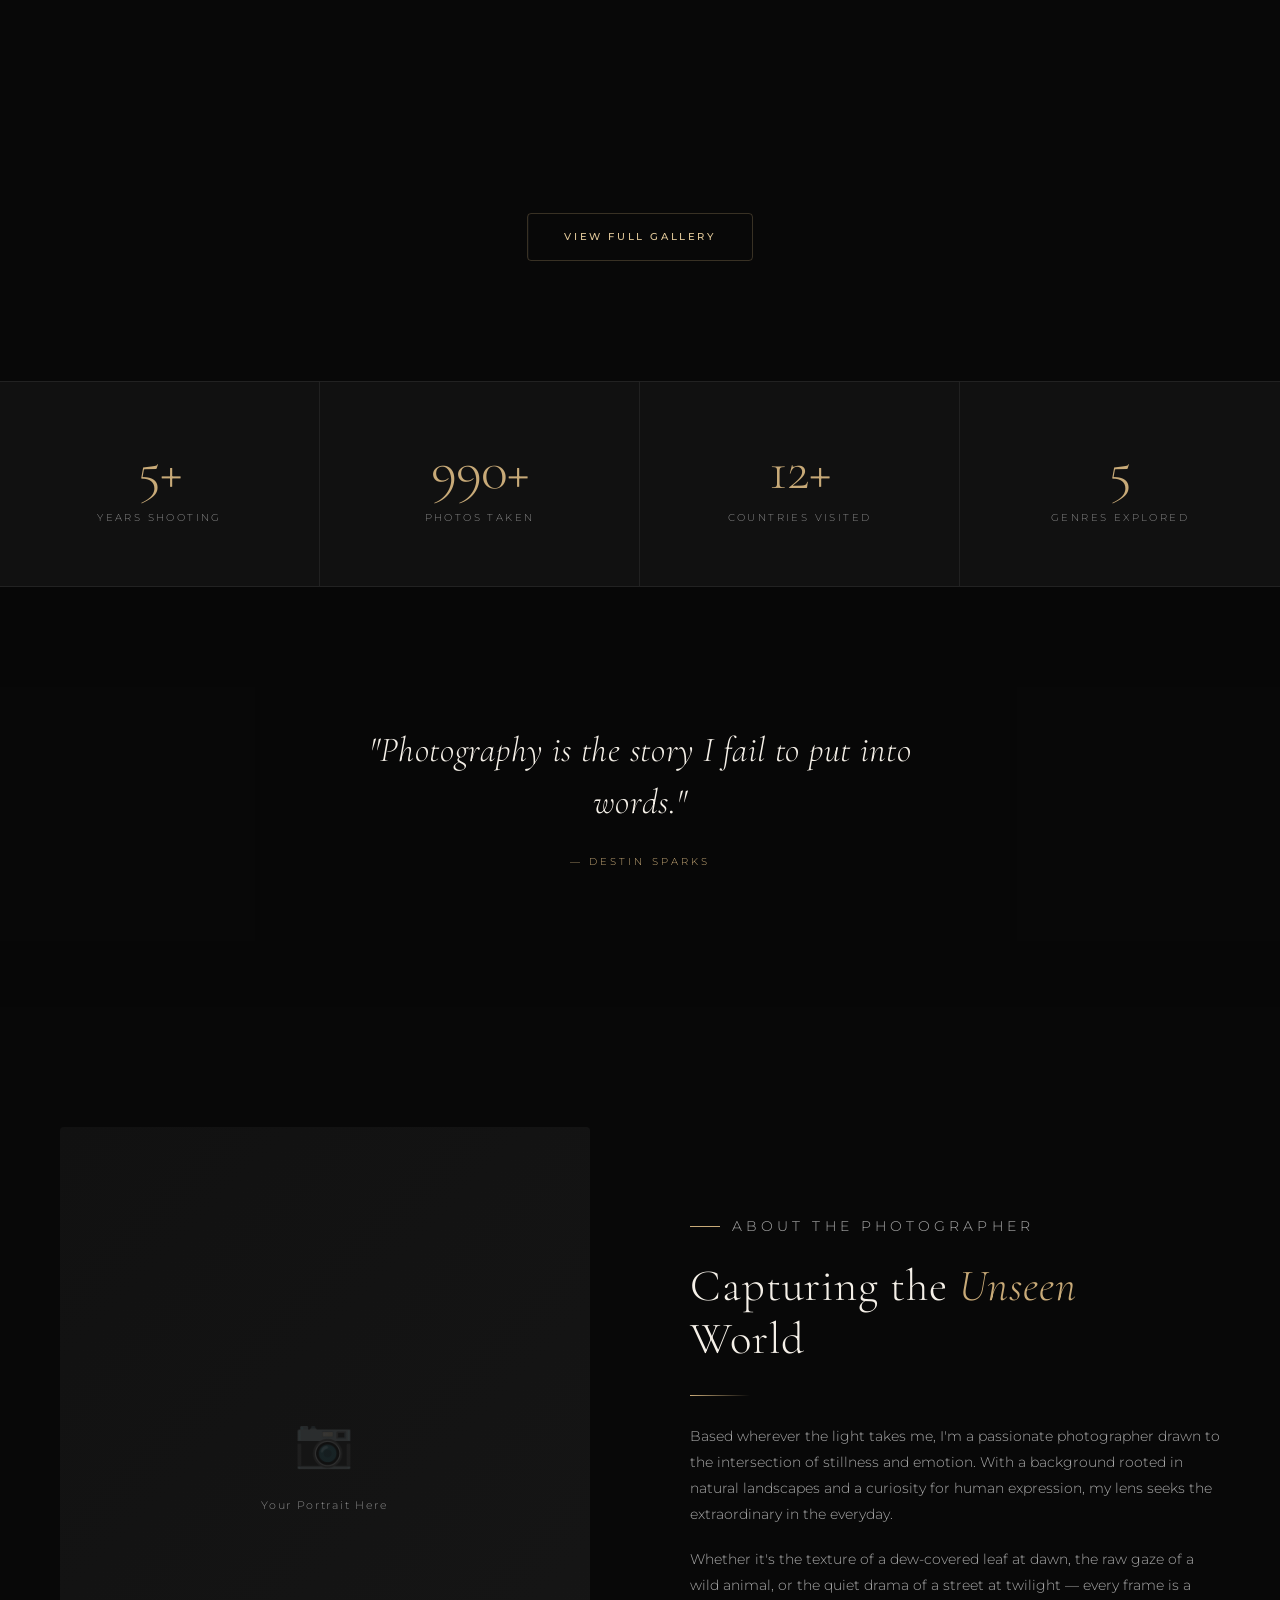
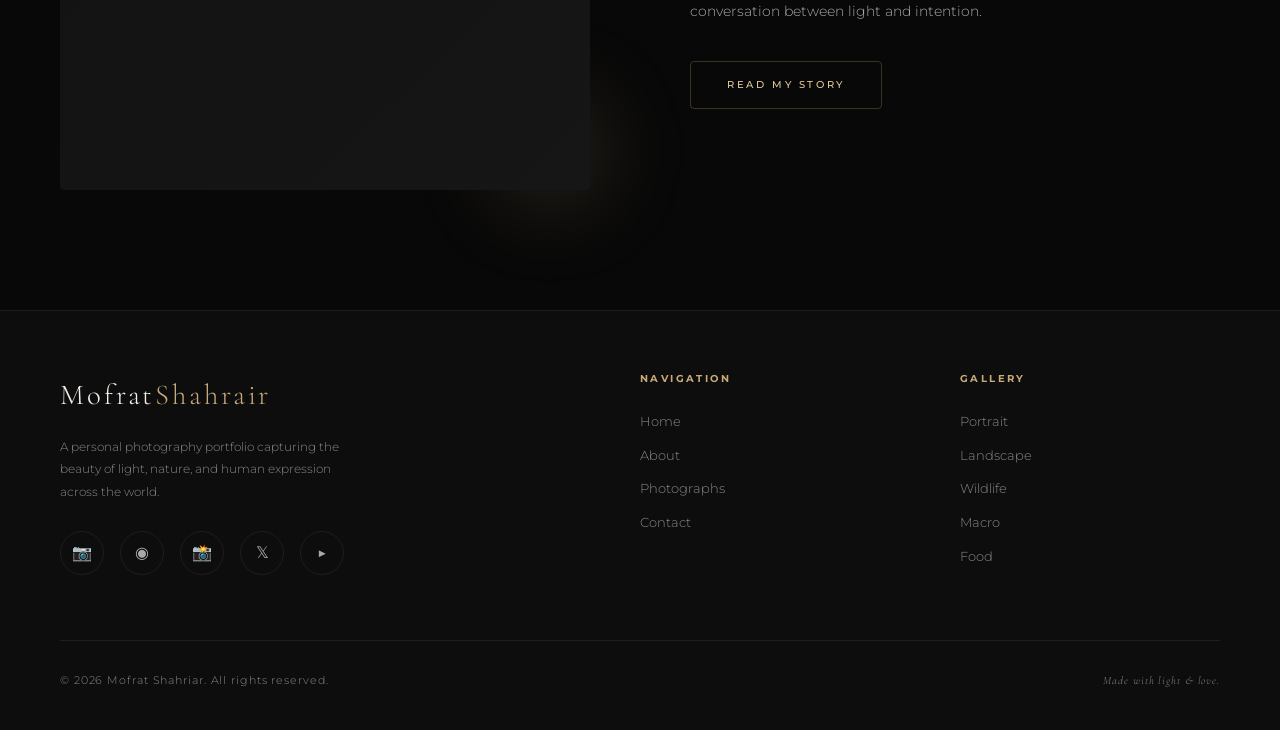
==== commit ec6eba34: "Update index.html" ====
--- a/index.html
+++ b/index.html
@@ -15,7 +15,7 @@
      LOADER
 ════════════════════════════════════════════════ -->
 <div id="loader" role="status" aria-label="Loading">
-  <div class="loader-logo">YN</div>
+  <div class="loader-logo">MS</div>
   <div class="loader-bar-wrap"><div class="loader-bar"></div></div>
   <p class="loader-text">Photography Portfolio</p>
 </div>
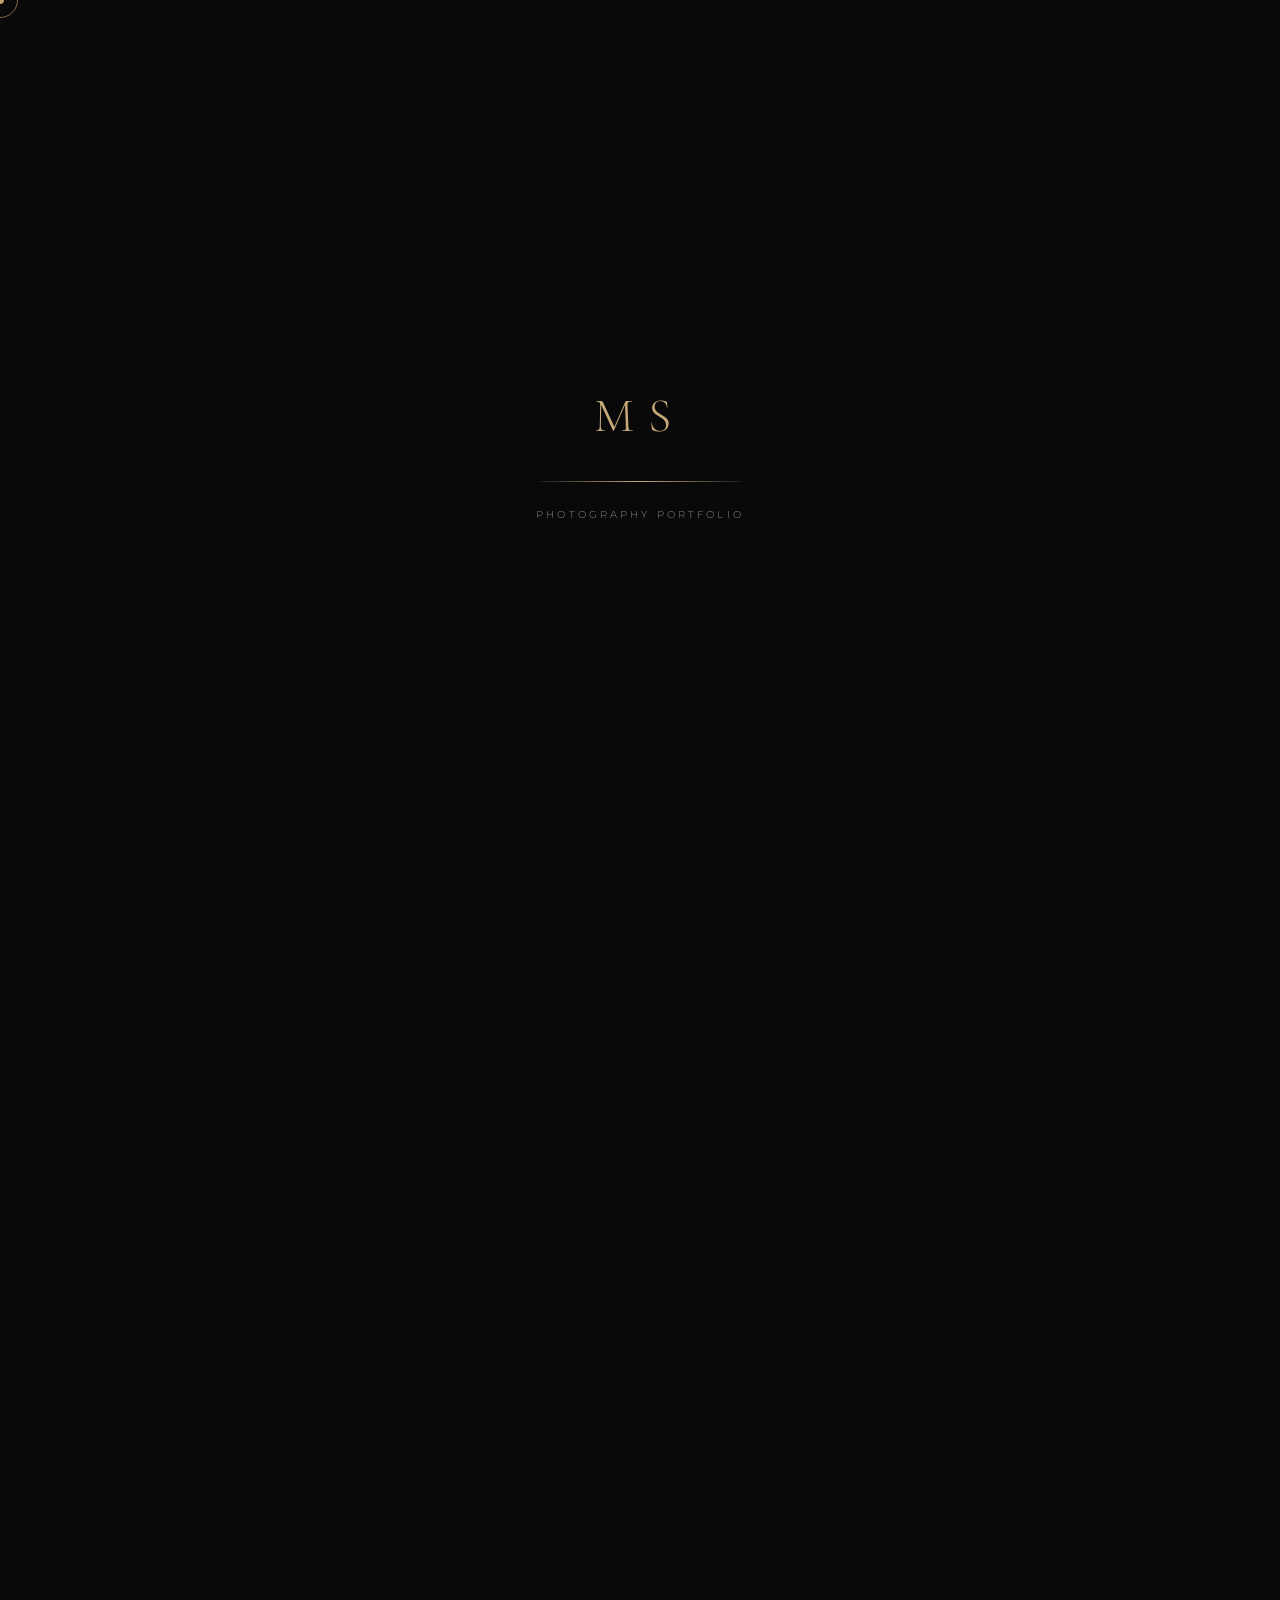
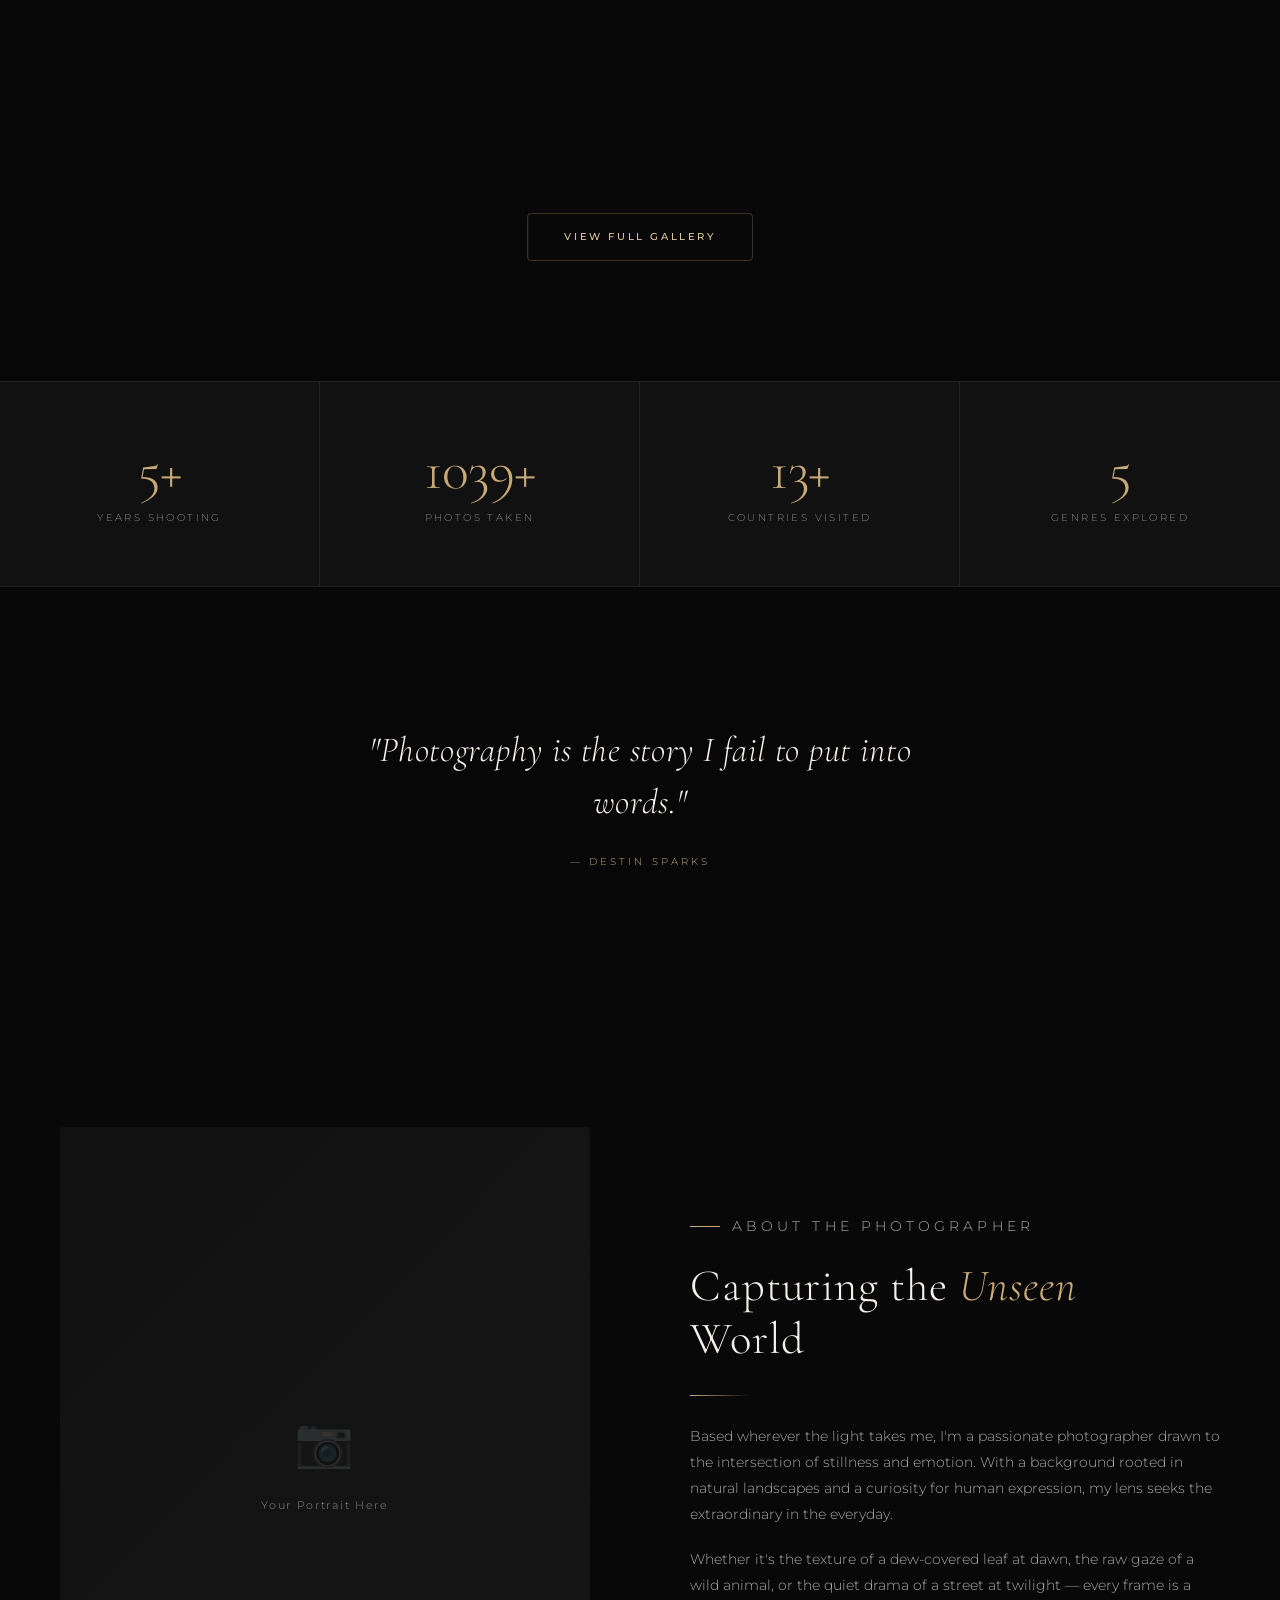
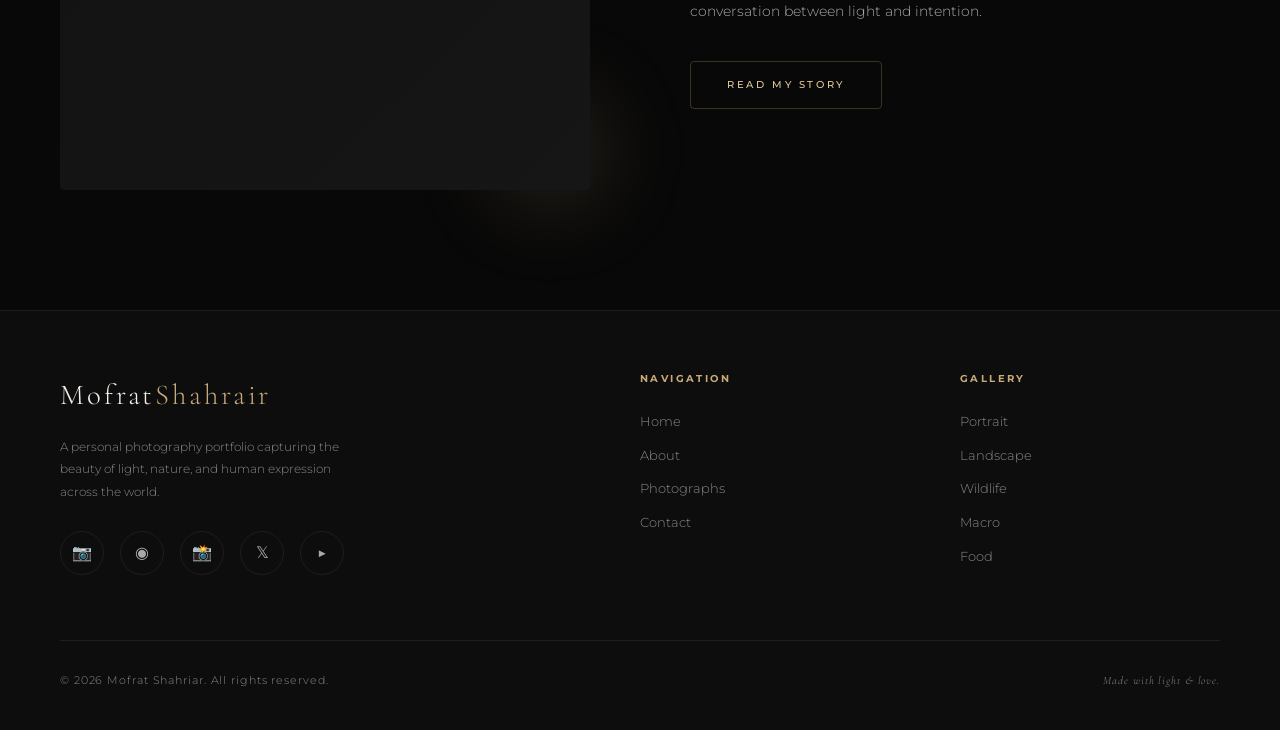
==== commit 3a488cc0: "Update index.html" ====
--- a/index.html
+++ b/index.html
@@ -83,6 +83,7 @@
          add an <img> tag with your portrait photo:
          <img src="images/portrait.jpg" alt="Your Name" class="hero-avatar" />
   -->
+  <img src="images/portrait.jpg" alt="Mofrat Shahriar" class="hero-avatar" /
   <div class="hero-profile glass-card">
     <div class="hero-avatar-placeholder" aria-label="Profile photo">MS</div>
     <div class="hero-profile-info">
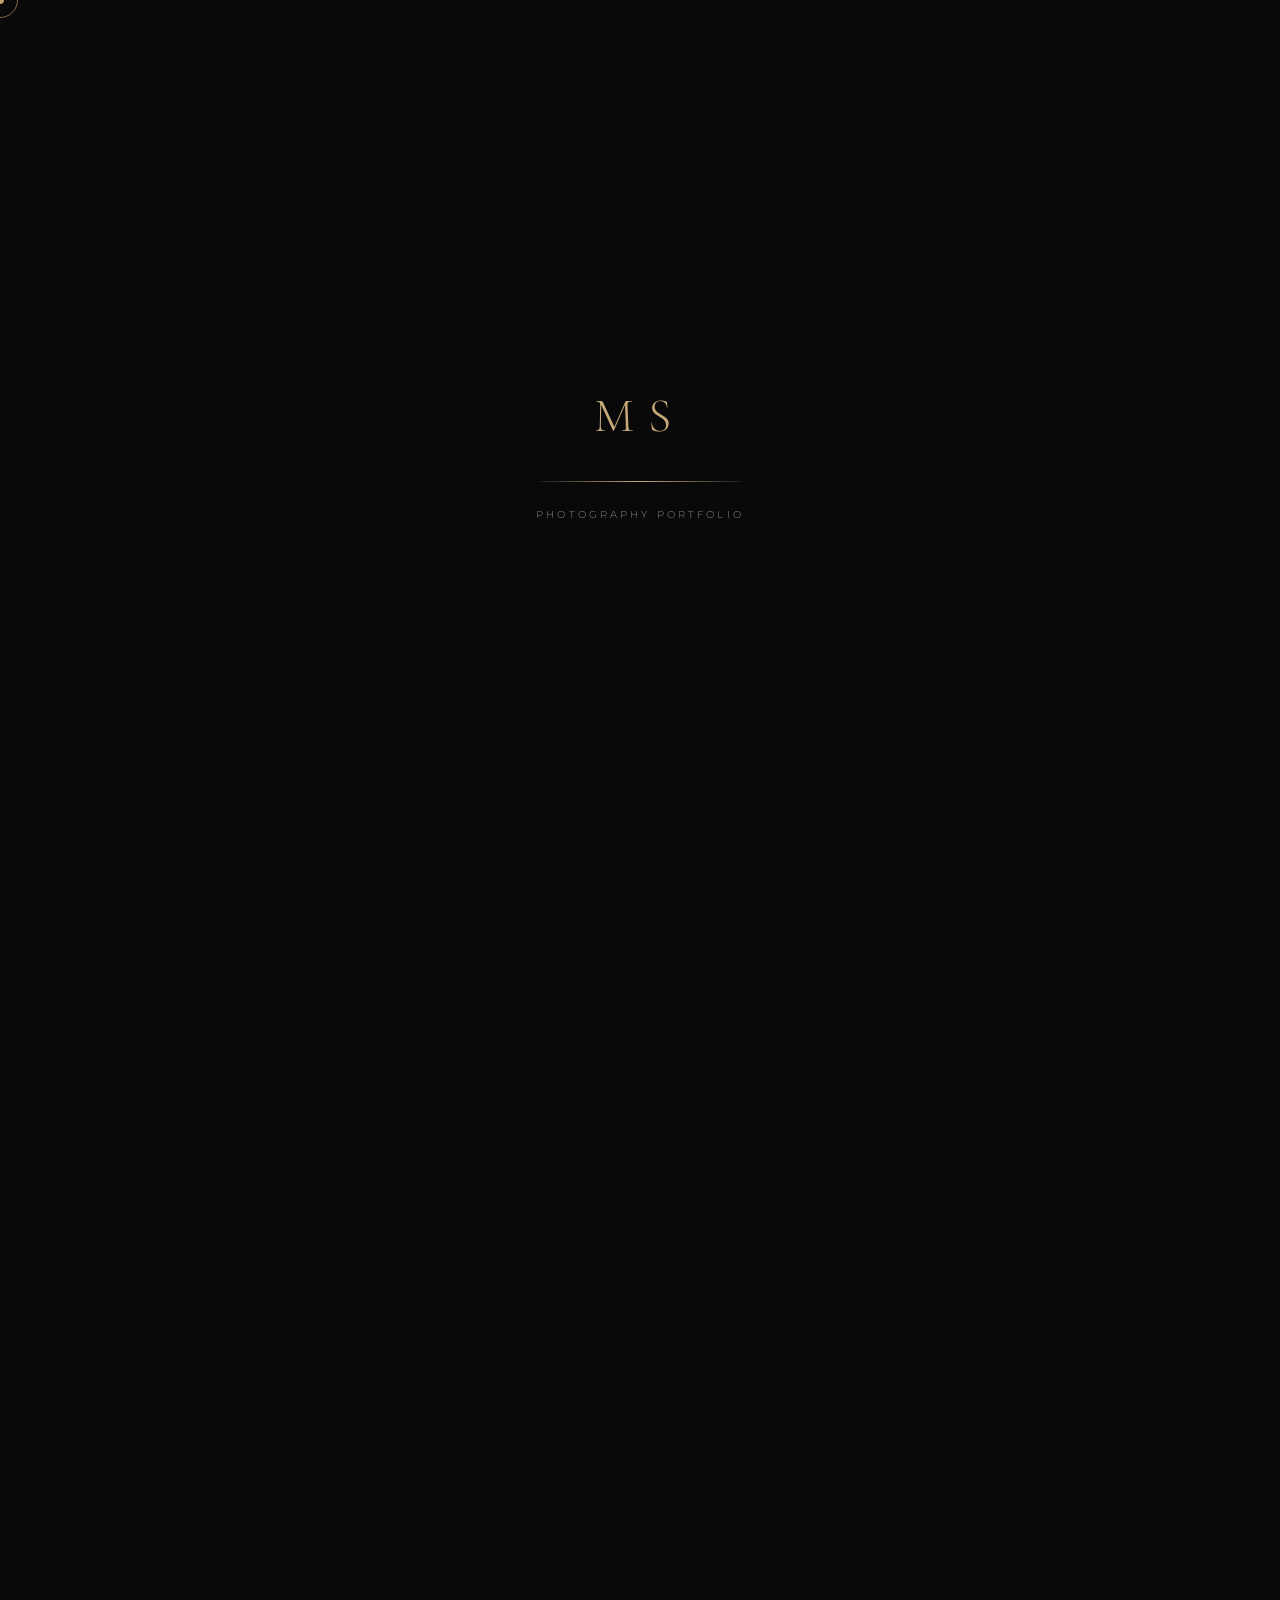
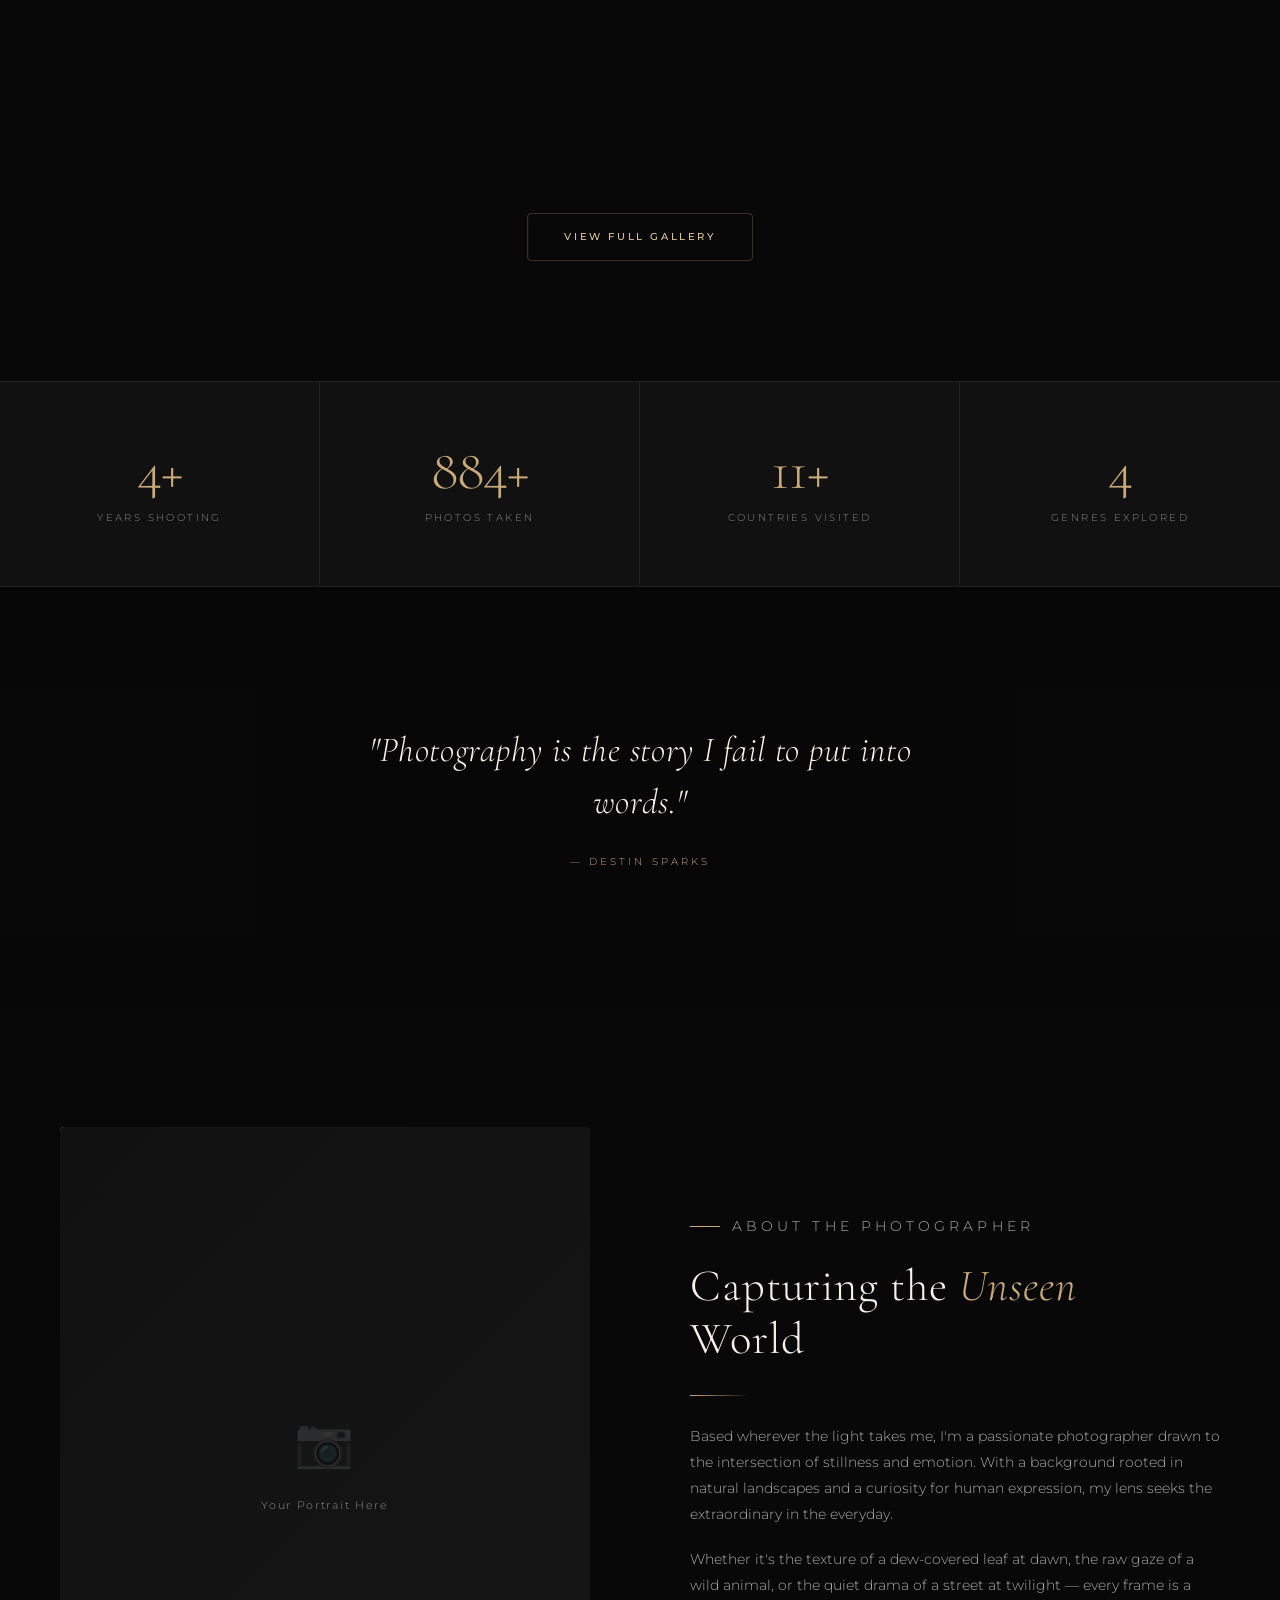
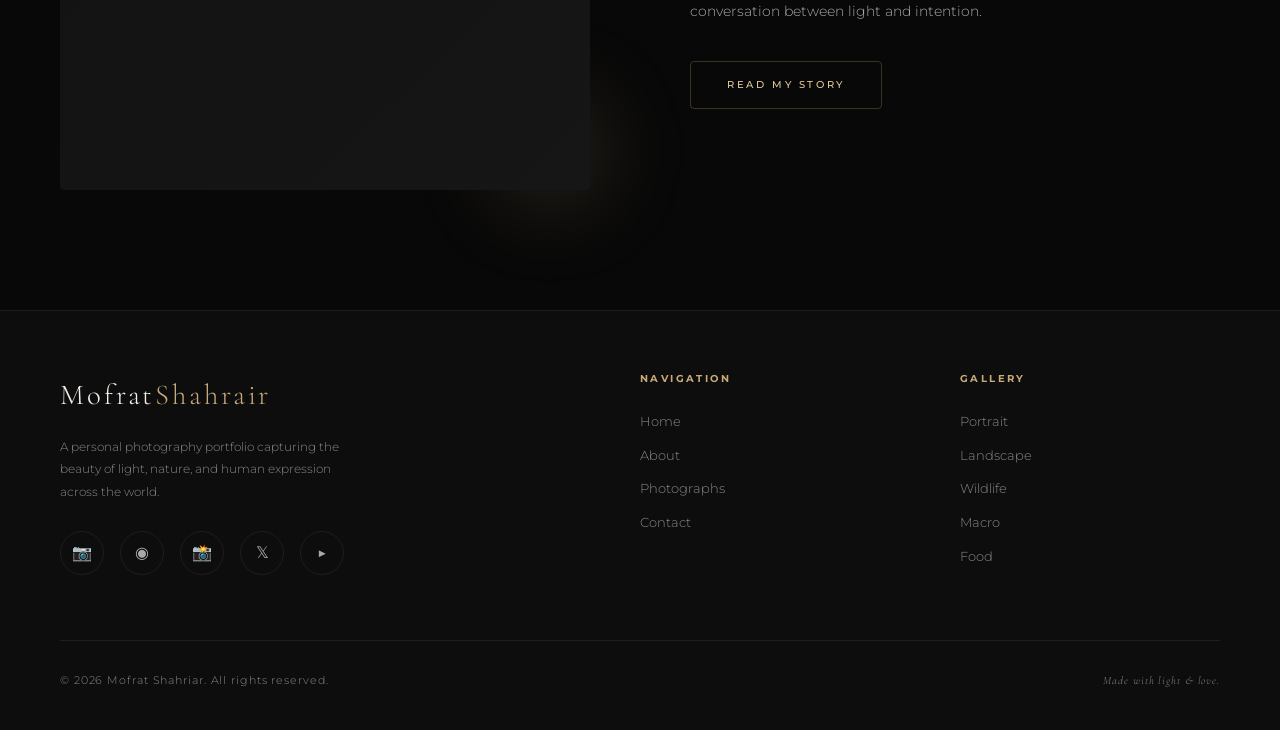
==== commit 1ee3dadc: "Update index.html" ====
--- a/index.html
+++ b/index.html
@@ -262,6 +262,7 @@
              <img src="images/portrait.jpg" alt="Your Name" />
           For now a stylish placeholder is shown.
         -->
+        <img src="images/portrait.jpg" alt="Mofrat Shahriar" />
         <div class="img-placeholder">
           <span style="font-size:3rem; opacity:0.15;">📷</span>
           <span>Your Portrait Here</span>
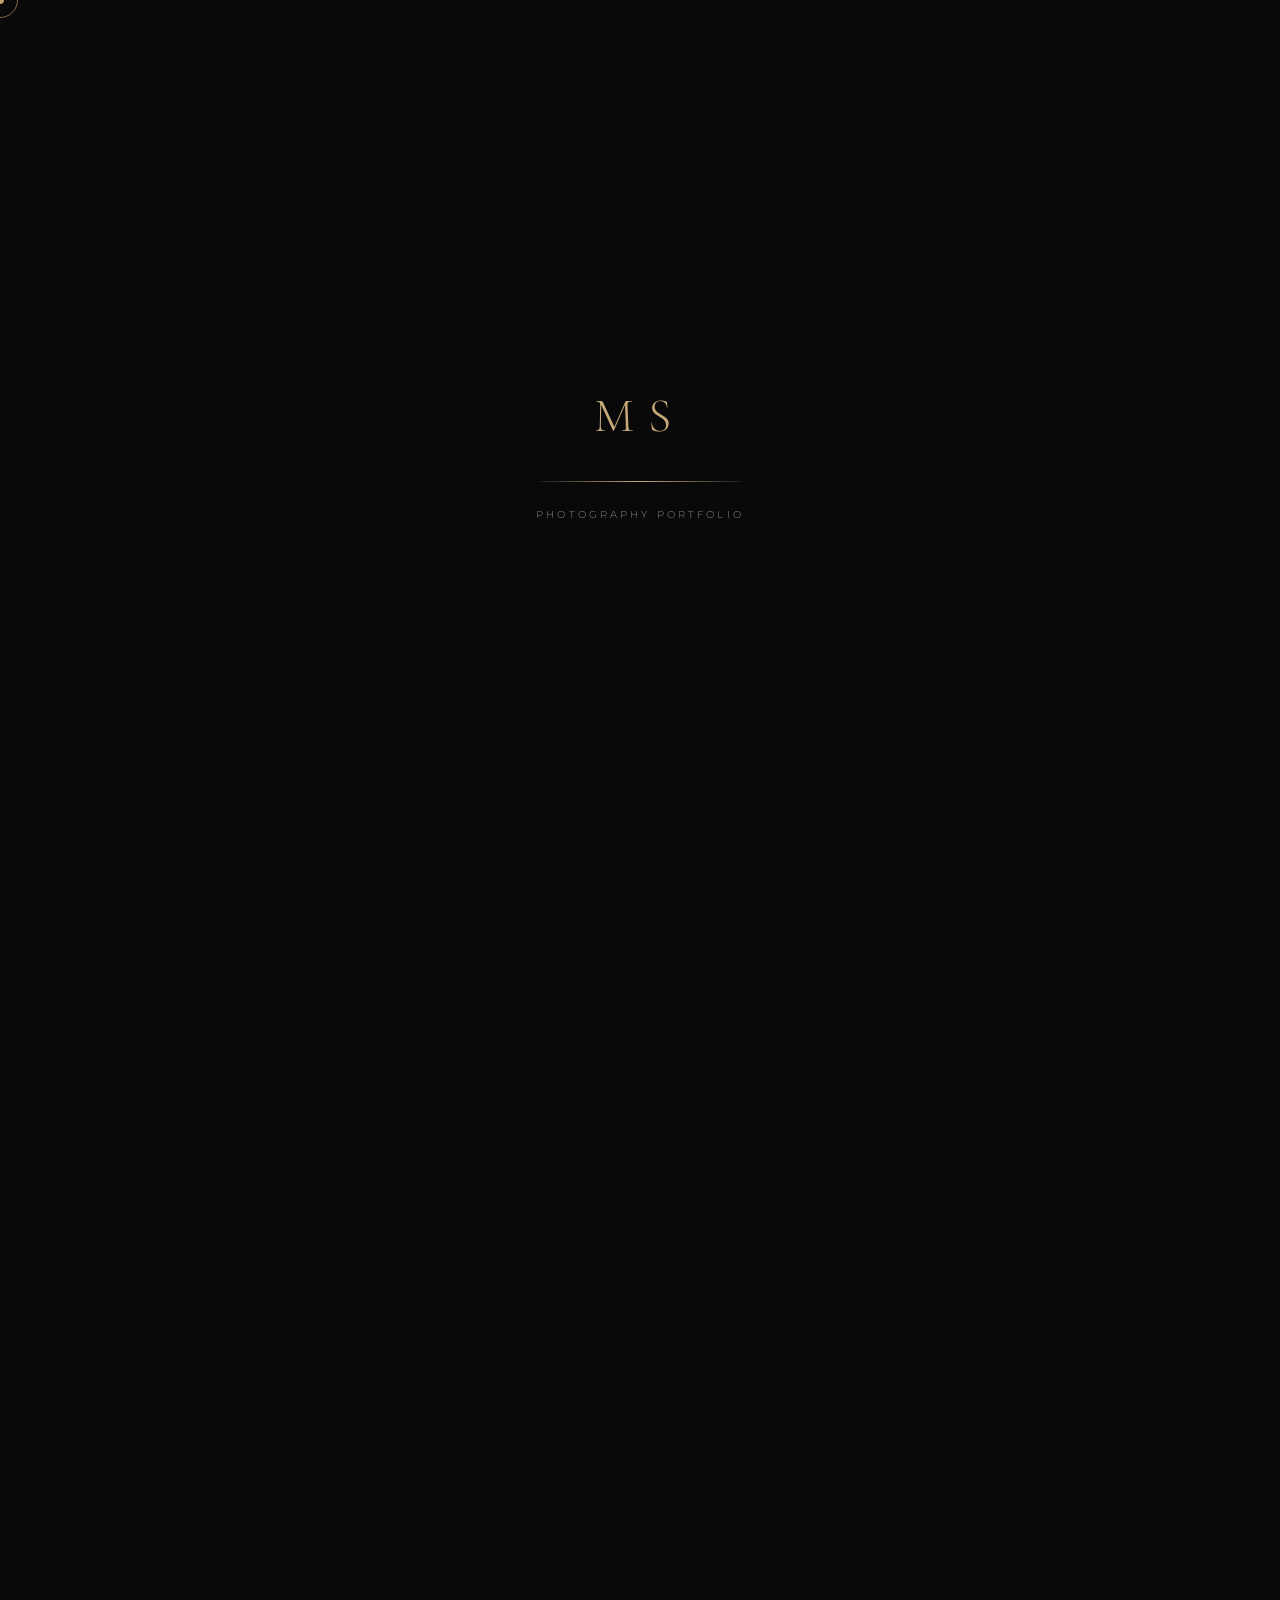
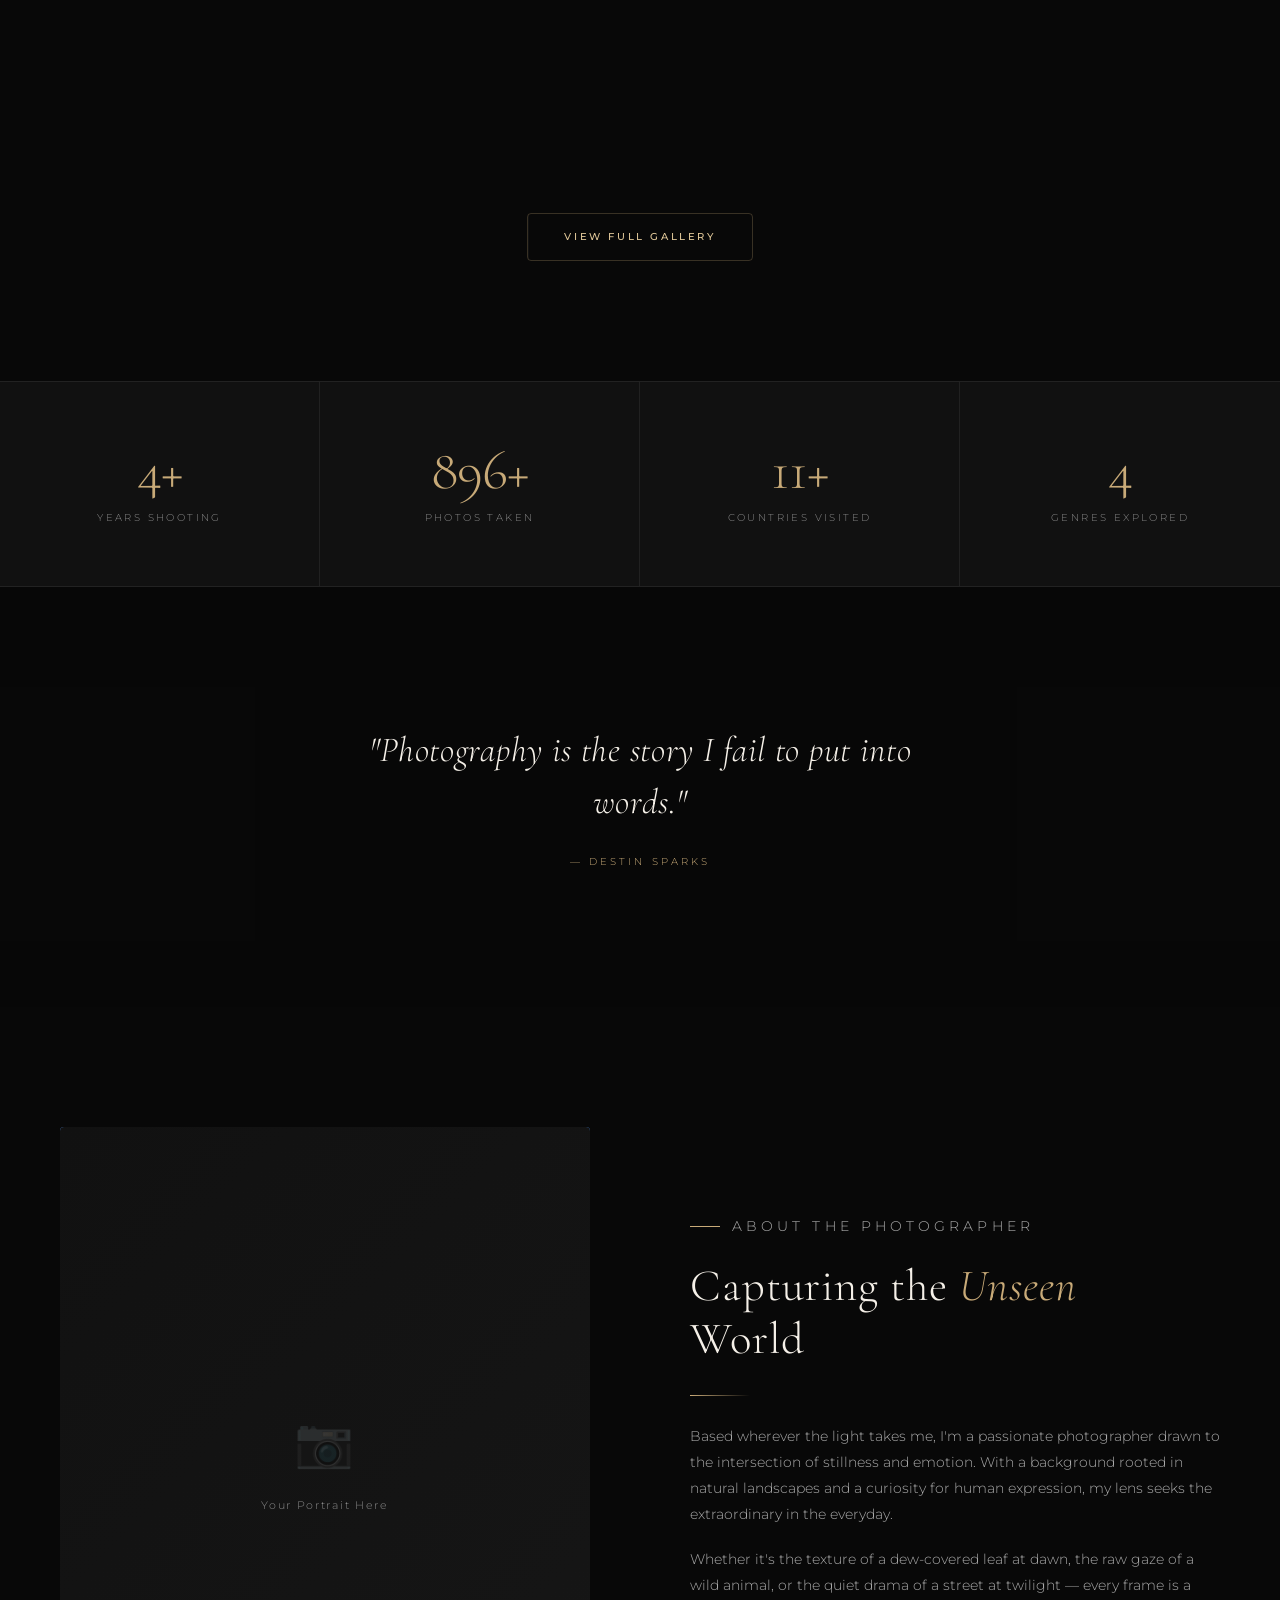
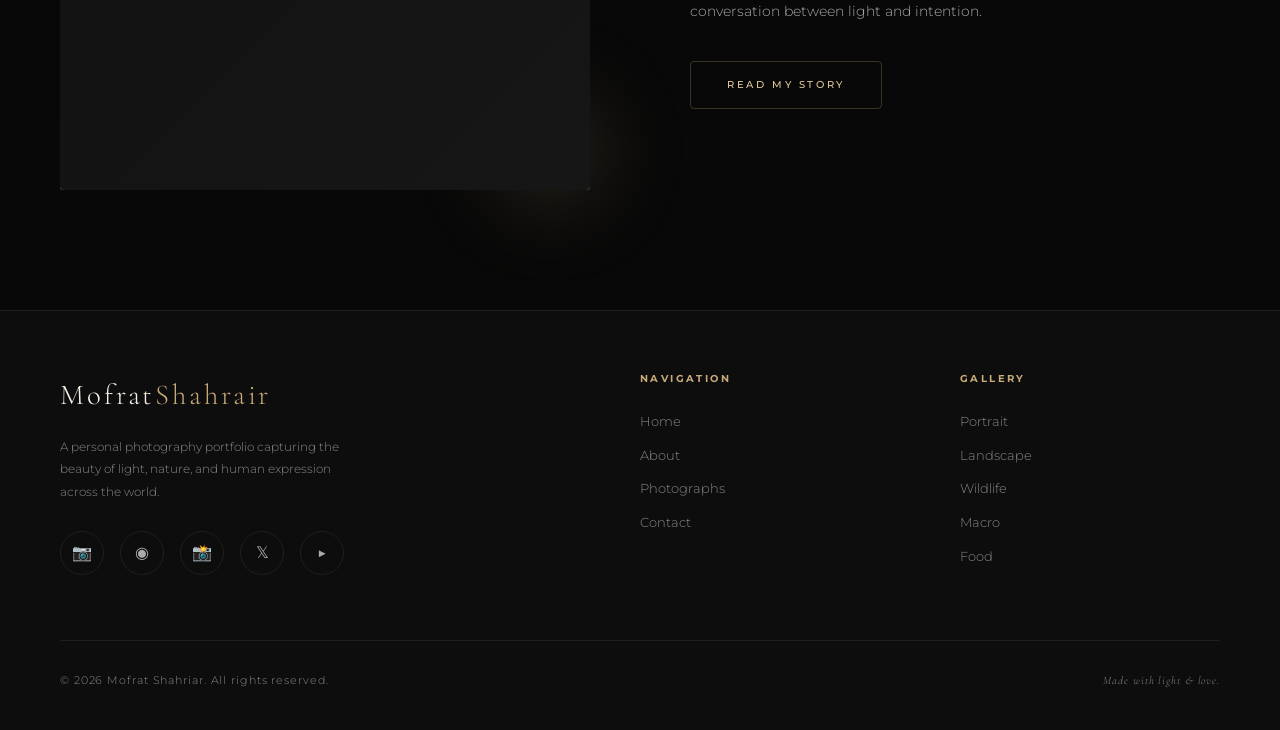
==== commit 38b2107d: "Update index.html" ====
--- a/index.html
+++ b/index.html
@@ -262,7 +262,7 @@
              <img src="images/portrait.jpg" alt="Your Name" />
           For now a stylish placeholder is shown.
         -->
-        <img src="images/portrait.jpg" alt="Mofrat Shahriar" />
+        <img src="portrait.jpg" alt="Mofrat Shahriar" />
         <div class="img-placeholder">
           <span style="font-size:3rem; opacity:0.15;">📷</span>
           <span>Your Portrait Here</span>
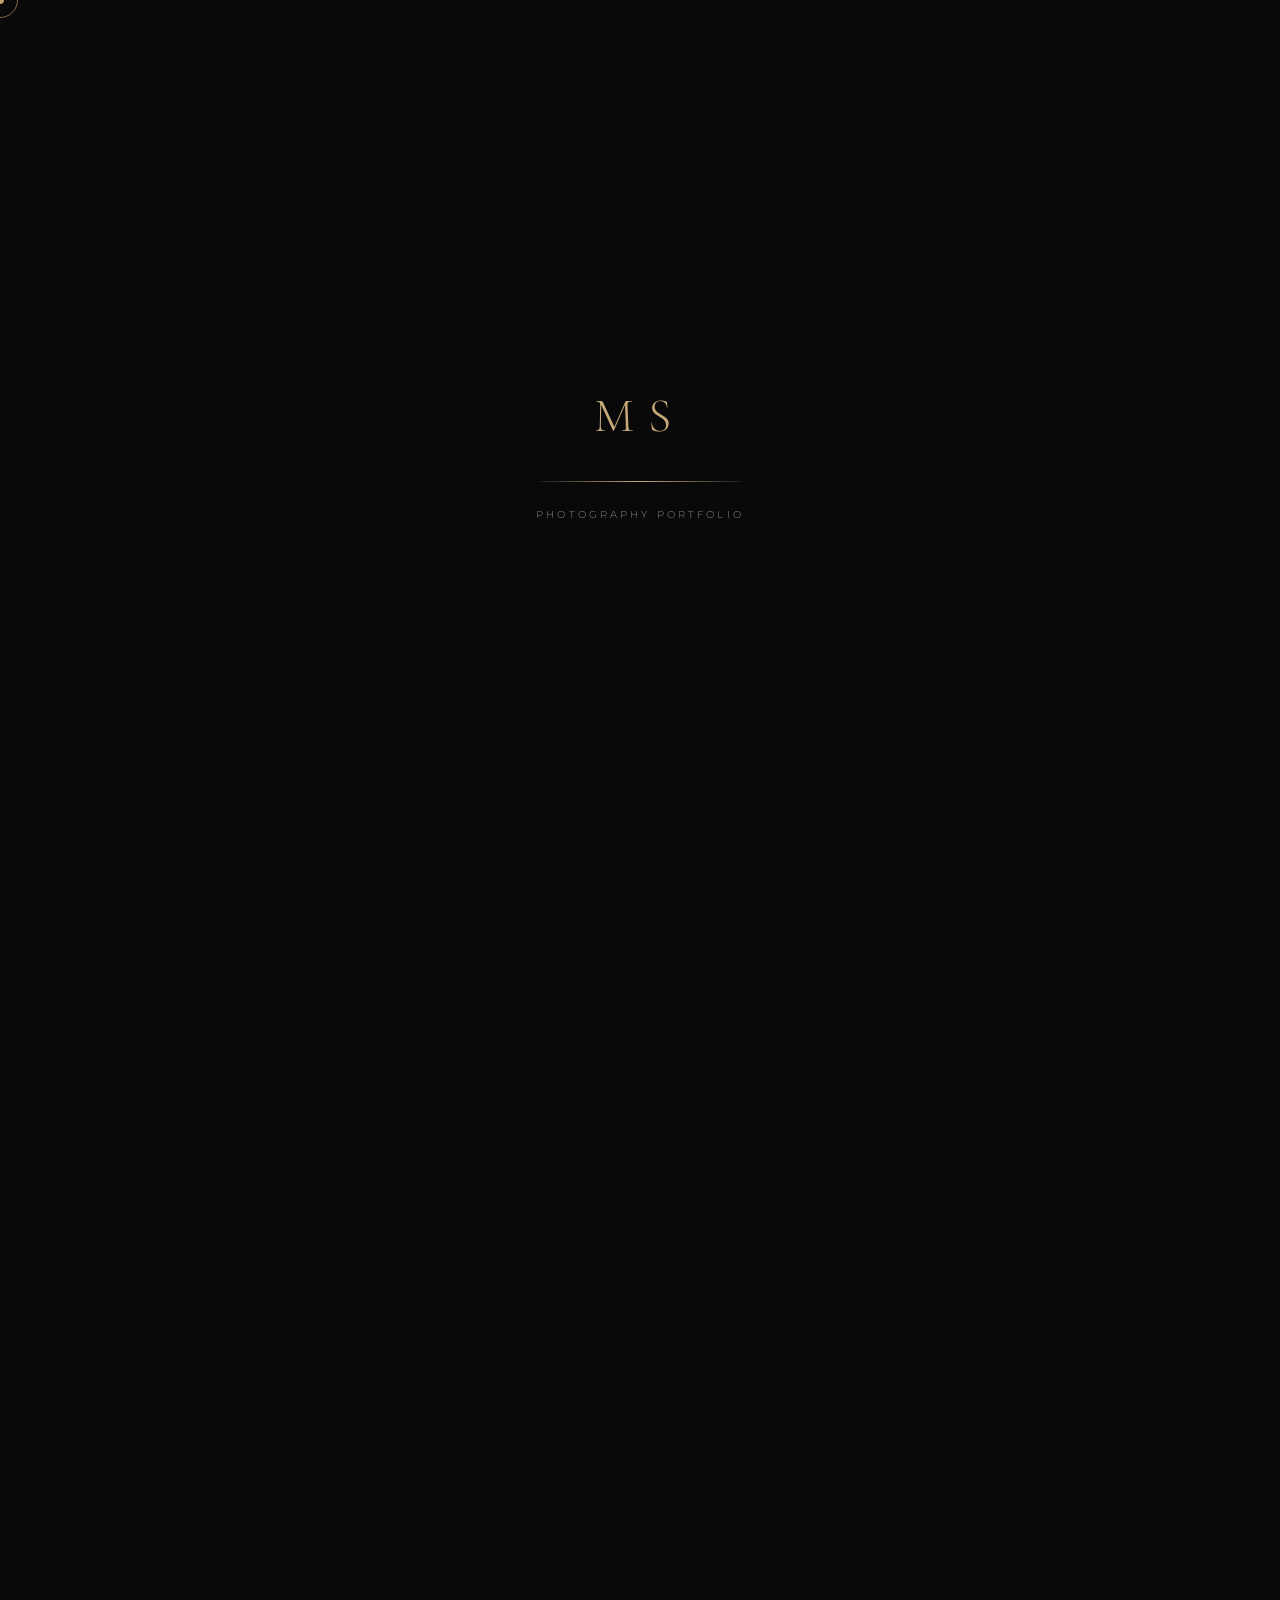
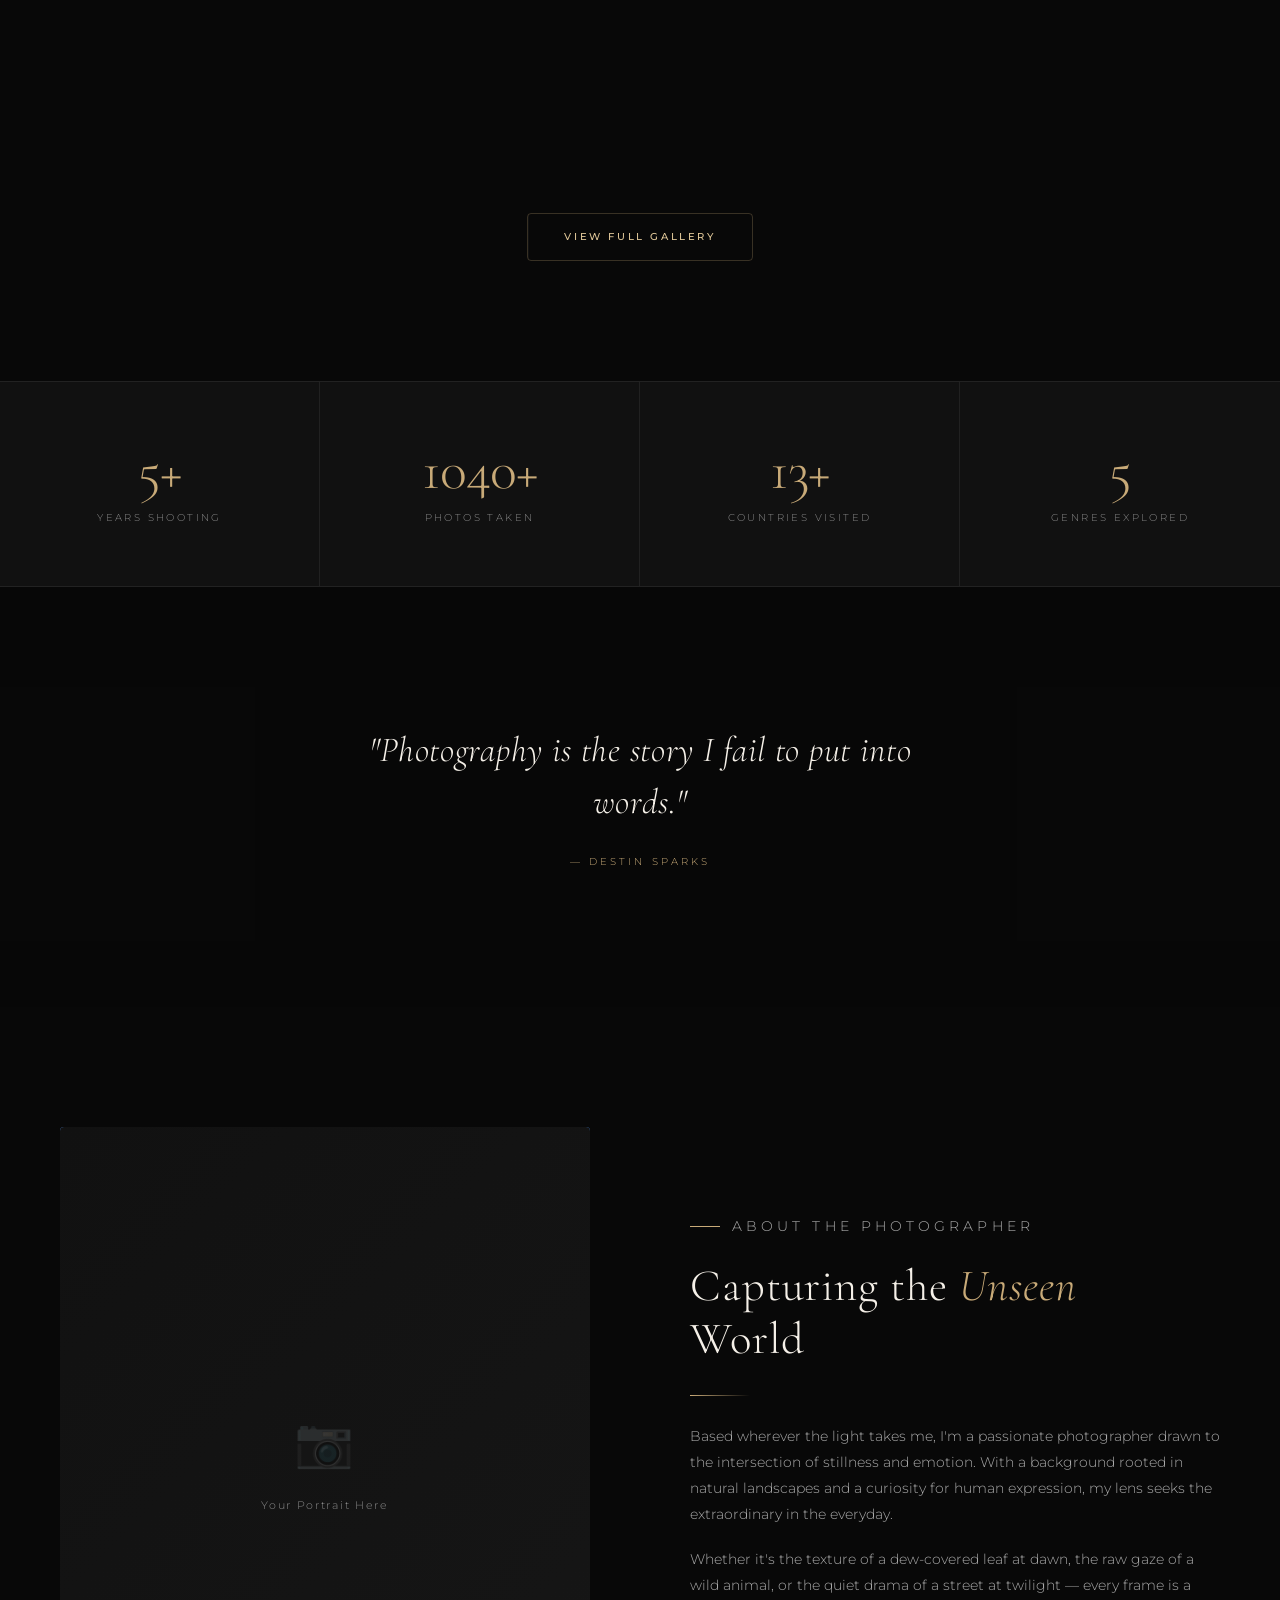
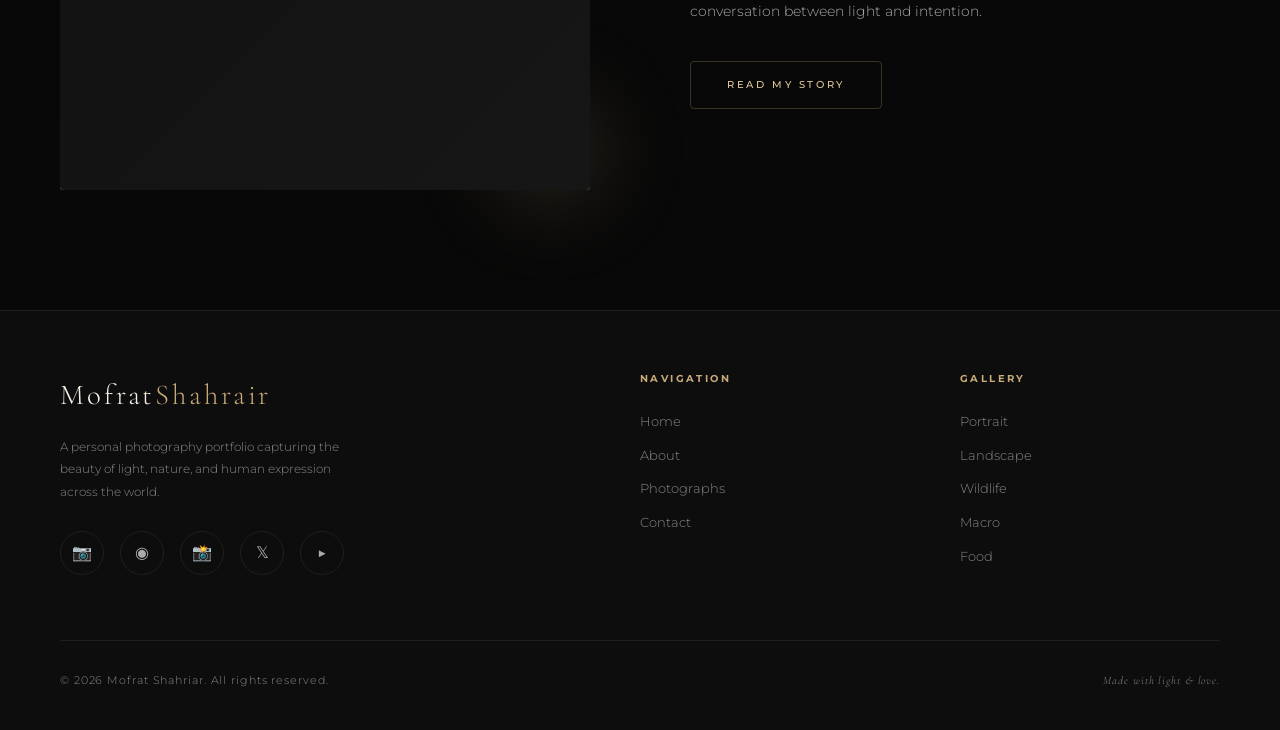
==== commit cee0f657: "Update index.html" ====
--- a/index.html
+++ b/index.html
@@ -143,7 +143,7 @@
     <!-- Large item (spans 2 rows) -->
     <div class="featured-item" style="background: var(--surface);">
       <img
-        src="https://images.unsplash.com/photo-1484101403633-562f891dc89a?w=900&q=80"
+        src="https://mofrat-shahriar.github.io/substation_rangabali.jpg"
         alt="Golden hour portrait"
         loading="lazy"
       />
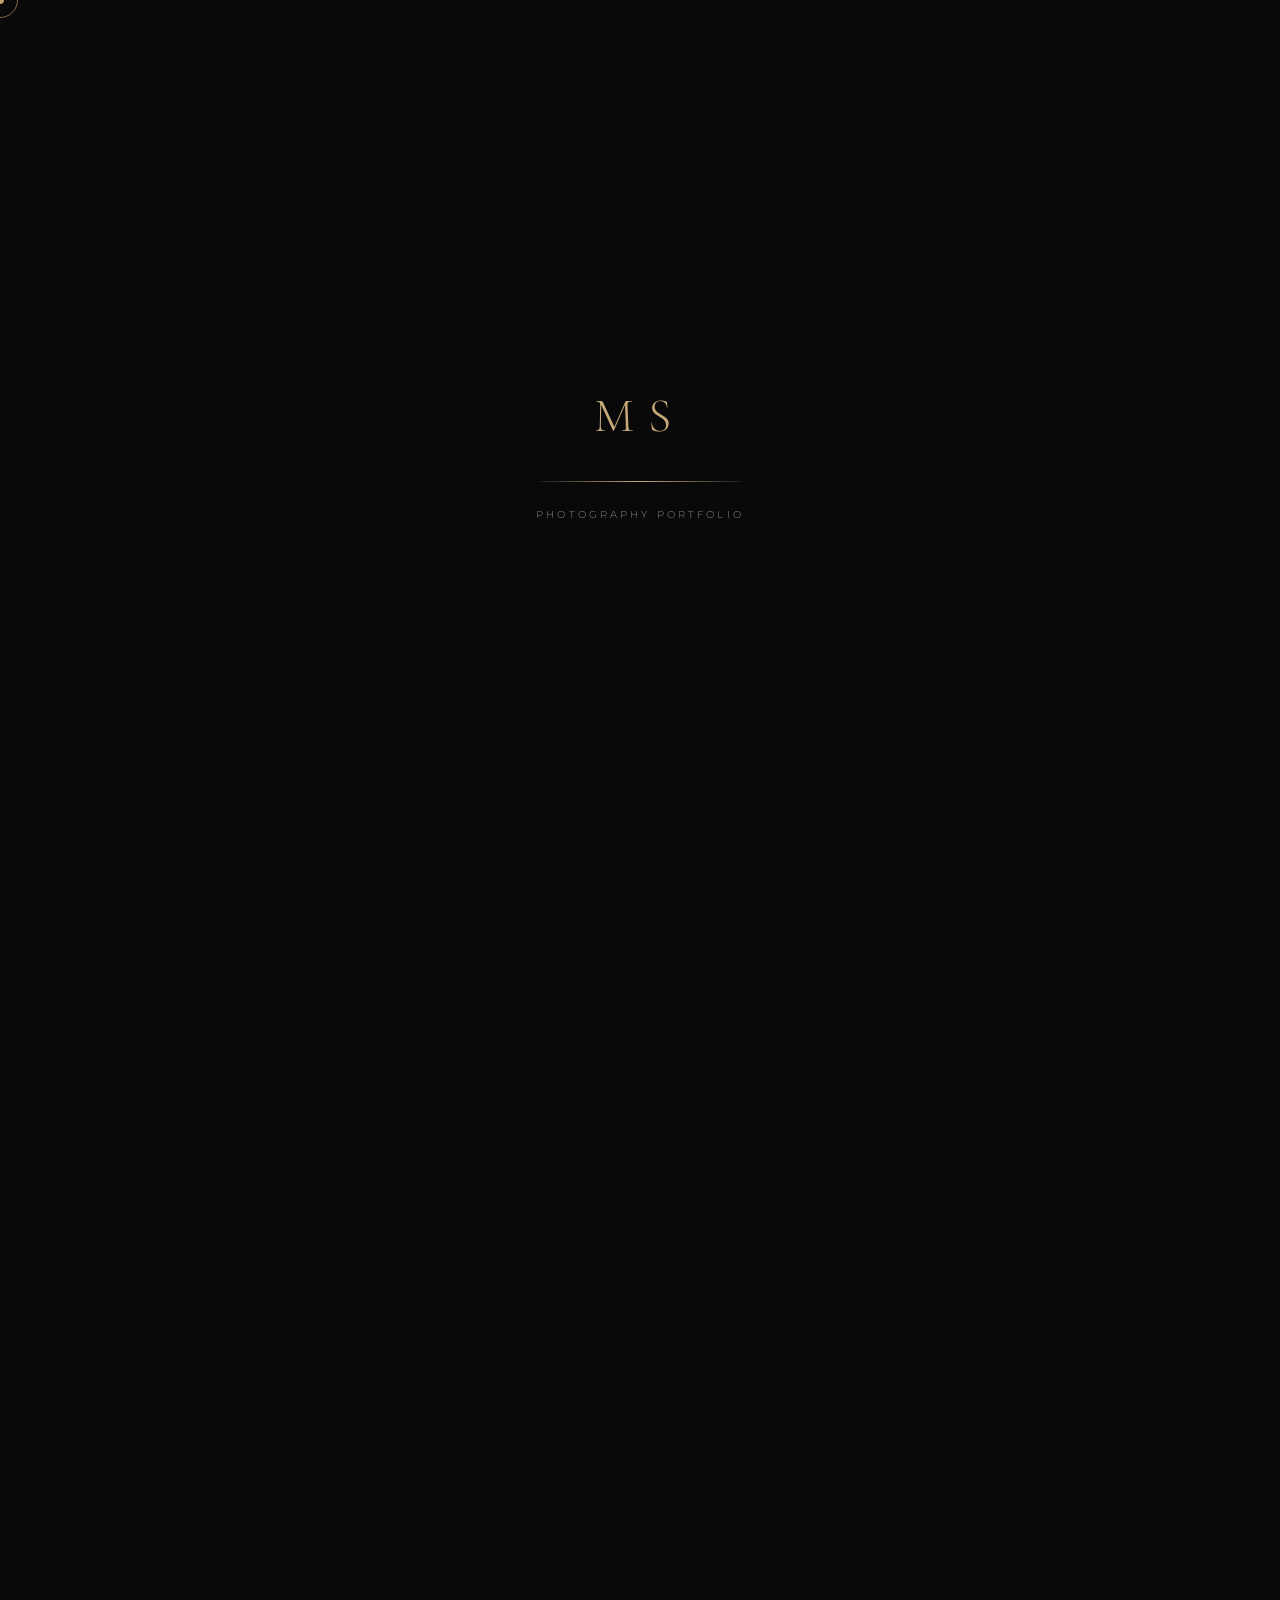
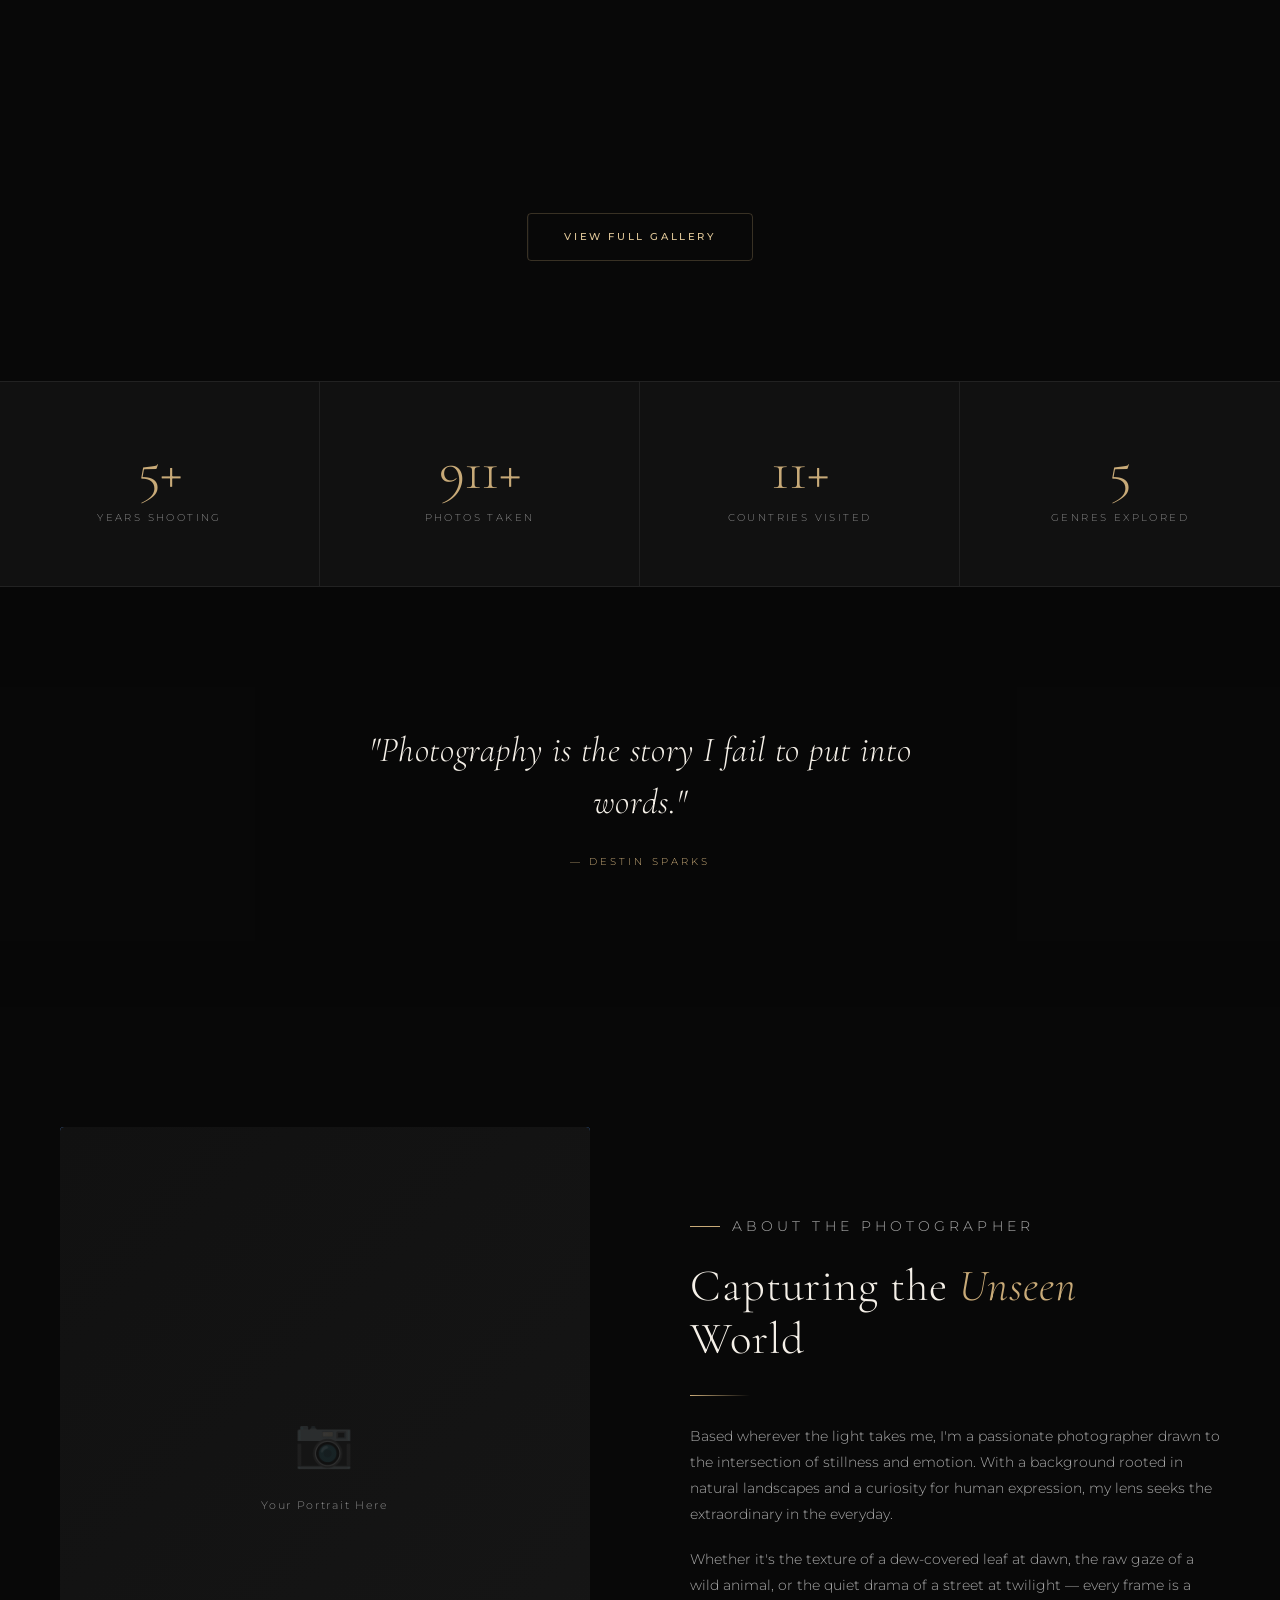
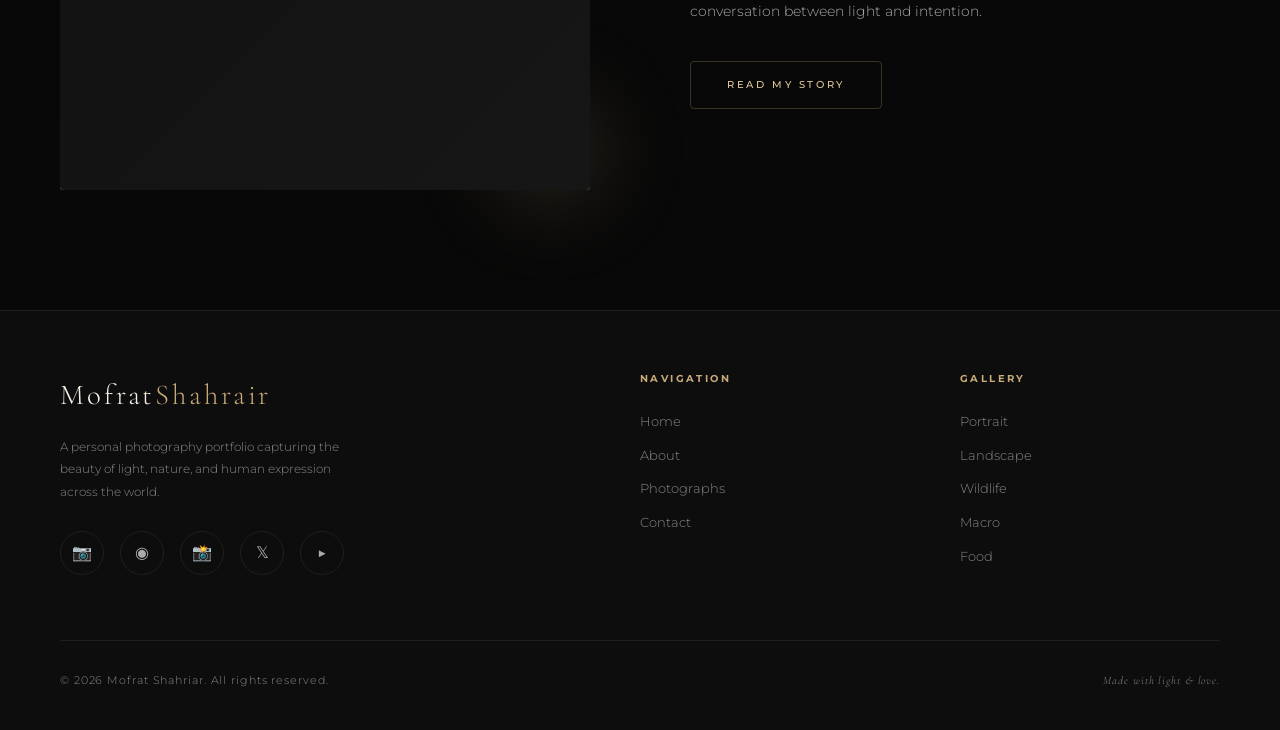
==== commit e07c2f12: "Update index.html" ====
--- a/index.html
+++ b/index.html
@@ -73,7 +73,7 @@
     <div class="hero-slide active" style="background-image: url('https://images.unsplash.com/photo-1506905925346-21bda4d32df4?w=1920&q=80')"></div>
     <div class="hero-slide"        style="background-image: url('https://images.unsplash.com/photo-1464822759023-fed622ff2c3b?w=1920&q=80')"></div>
     <div class="hero-slide"        style="background-image: url('https://images.unsplash.com/photo-1502082553048-f009c37129b9?w=1920&q=80')"></div>
-    <div class="hero-slide"        style="background-image: url('https://images.unsplash.com/photo-1500534314209-a25ddb2bd429?w=1920&q=80')"></div>
+    <div class="hero-slide"        style="background-image: url('https://mofrat-shahriar.github.io/solar_power_plant.jpg')"></div>
   </div>
 
   <div class="hero-overlay" aria-hidden="true"></div>
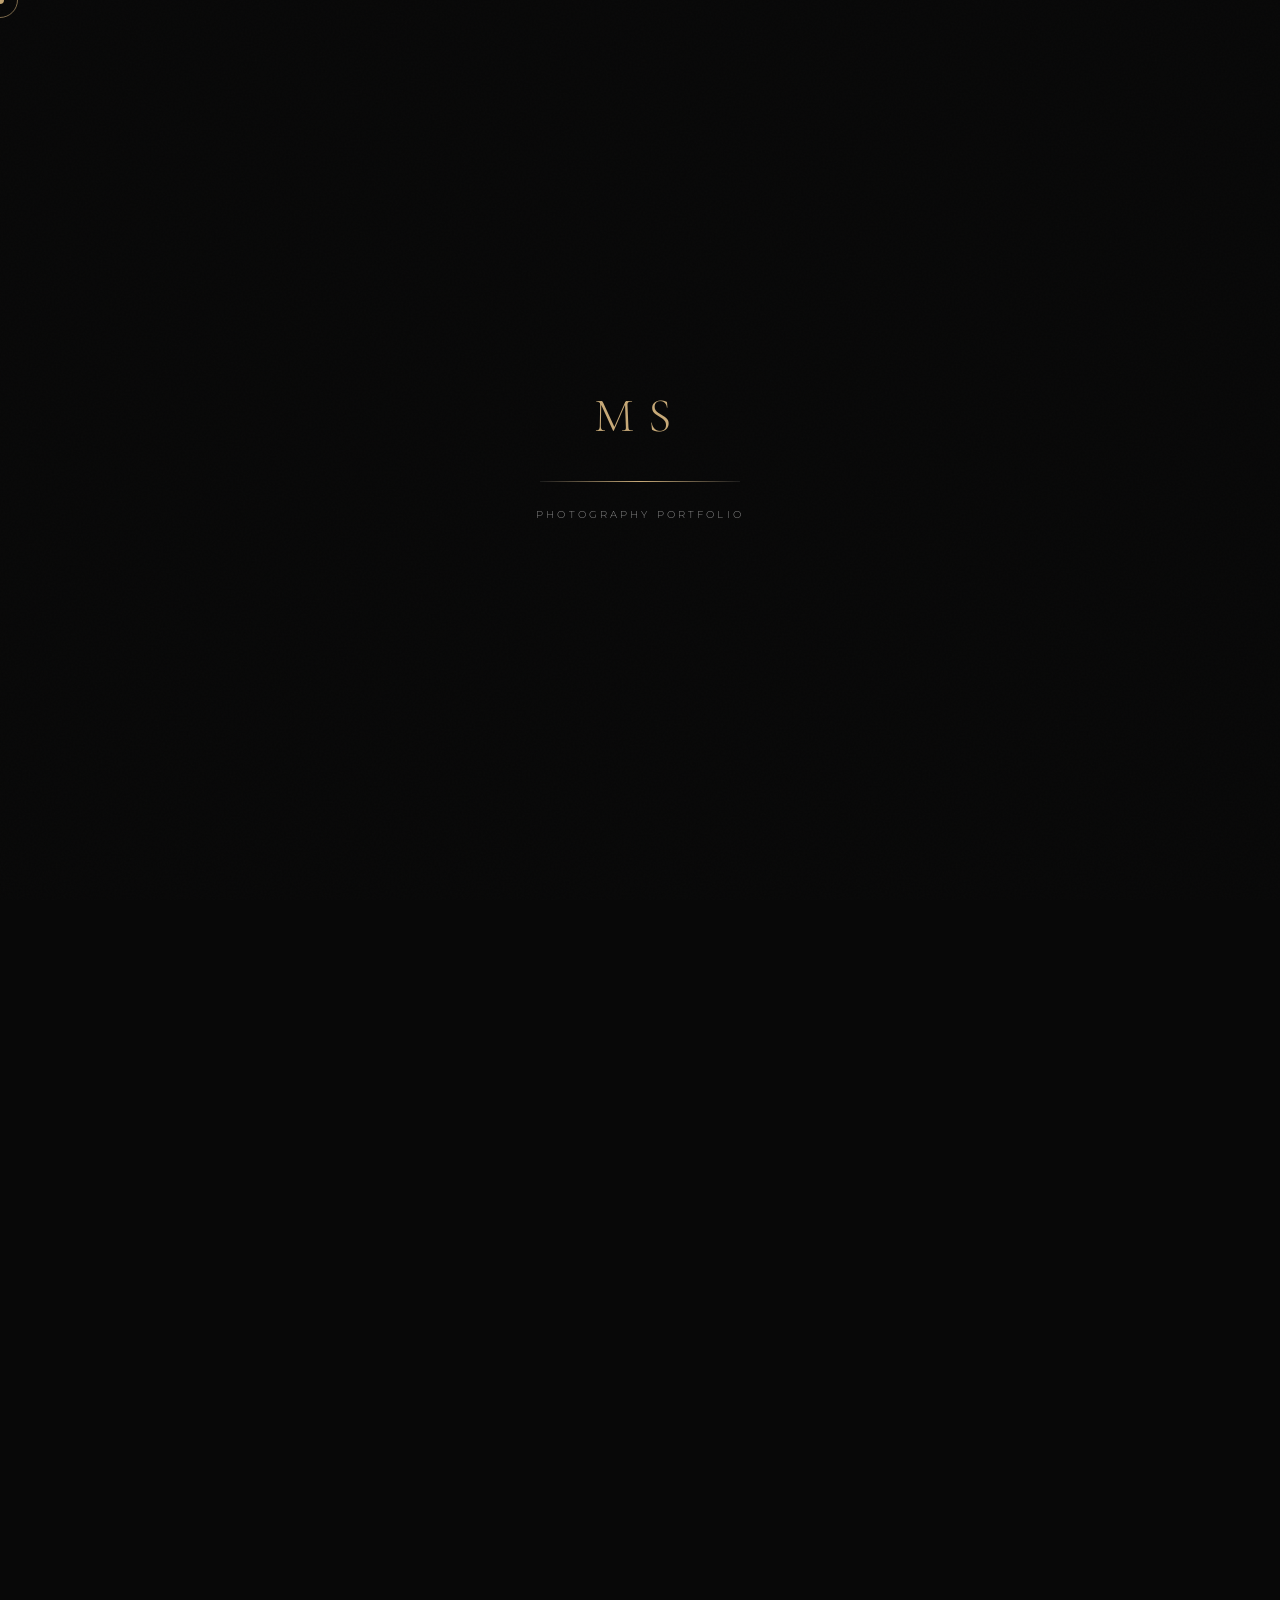
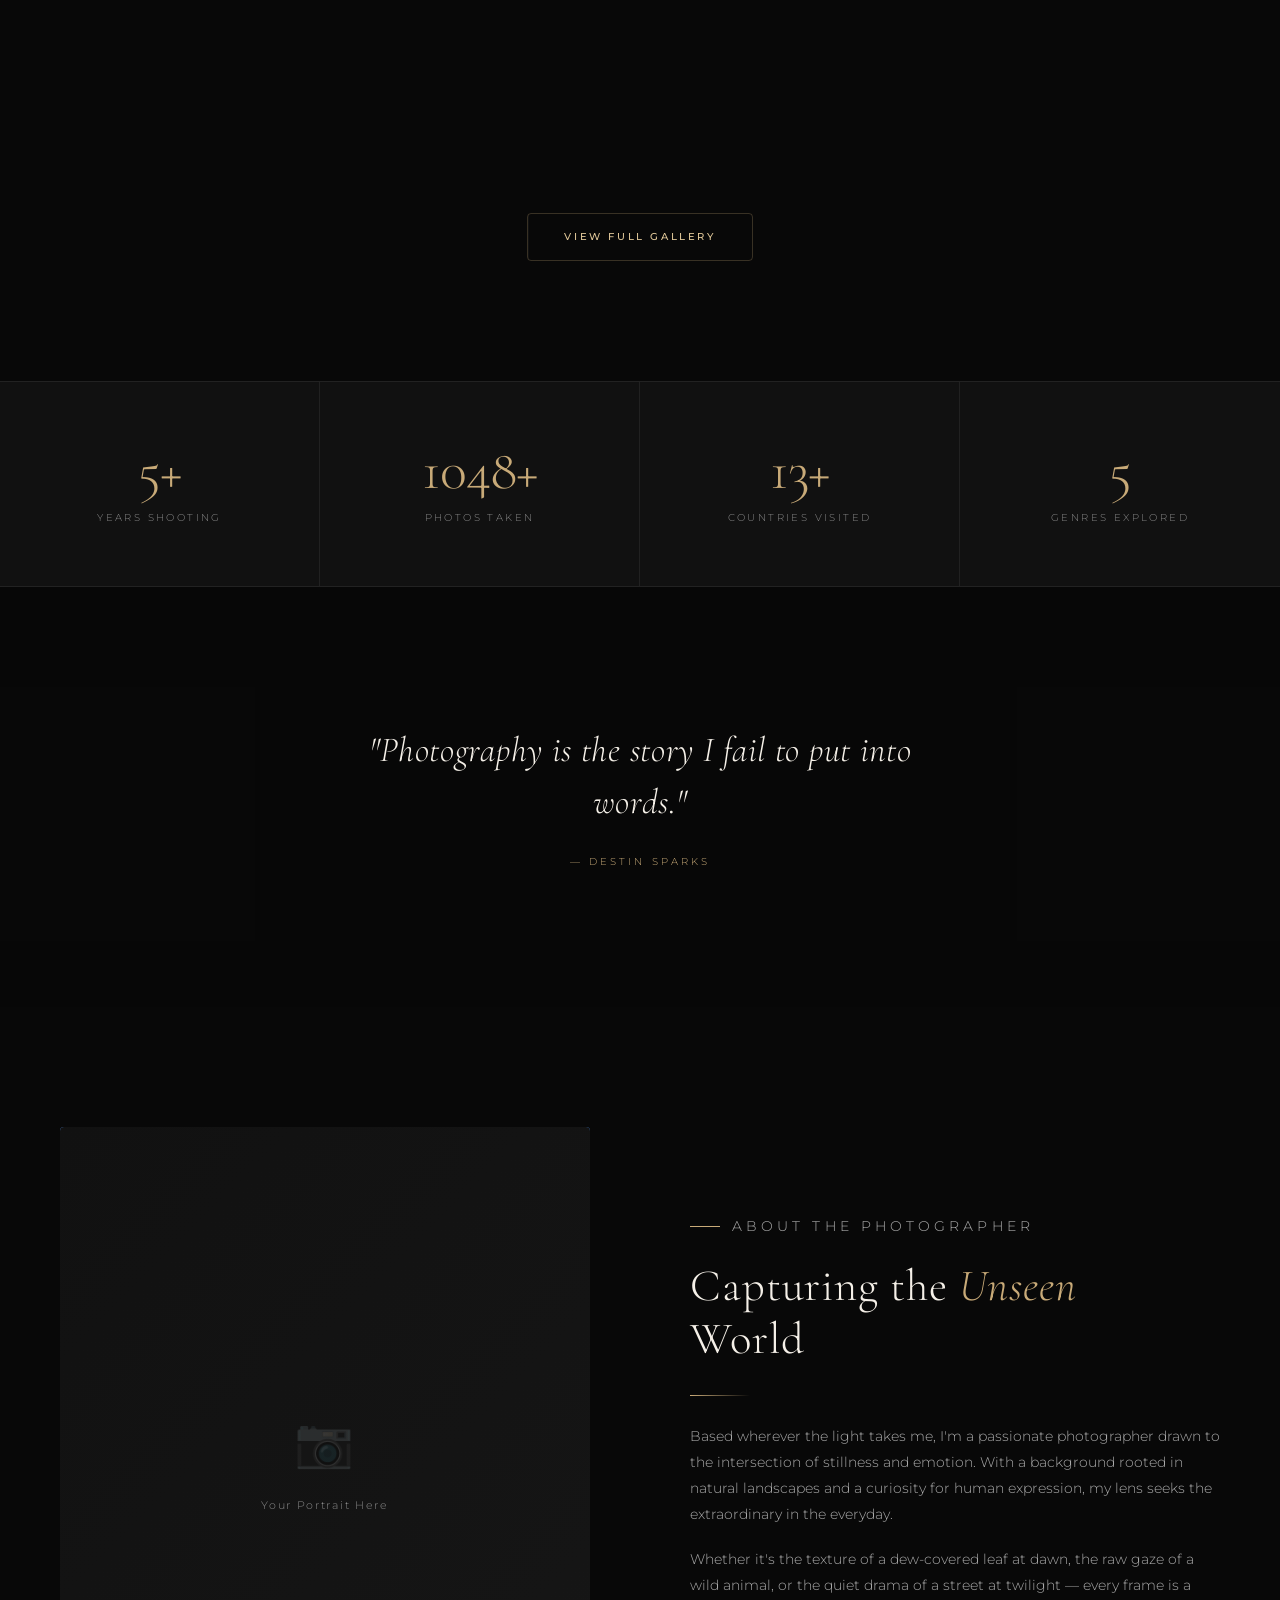
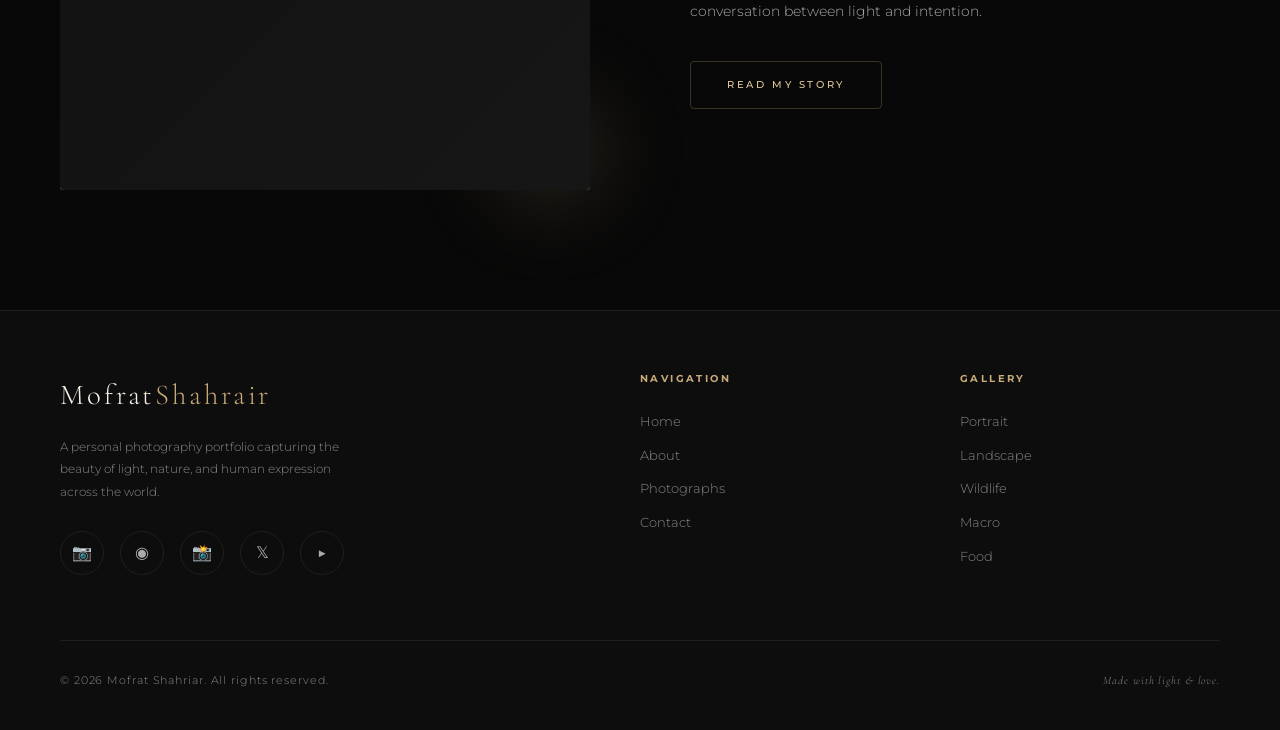
==== commit 2fa8857b: "Update index.html" ====
--- a/index.html
+++ b/index.html
@@ -182,7 +182,7 @@
     <!-- Item 4 -->
     <div class="featured-item">
       <img
-        src="https://images.unsplash.com/photo-1474511320723-9a56873867b5?w=600&q=80"
+        src="portrait.jpg"
         alt="Wildlife photography"
         loading="lazy"
       />
@@ -195,7 +195,7 @@
     <!-- Item 5 -->
     <div class="featured-item">
       <img
-        src="https://images.unsplash.com/photo-1558618666-fcd25c85cd64?w=600&q=80"
+        src="https://mofrat-shahriar.github.io/solar_power_plant.jpg"
         alt="Macro photography"
         loading="lazy"
       />
